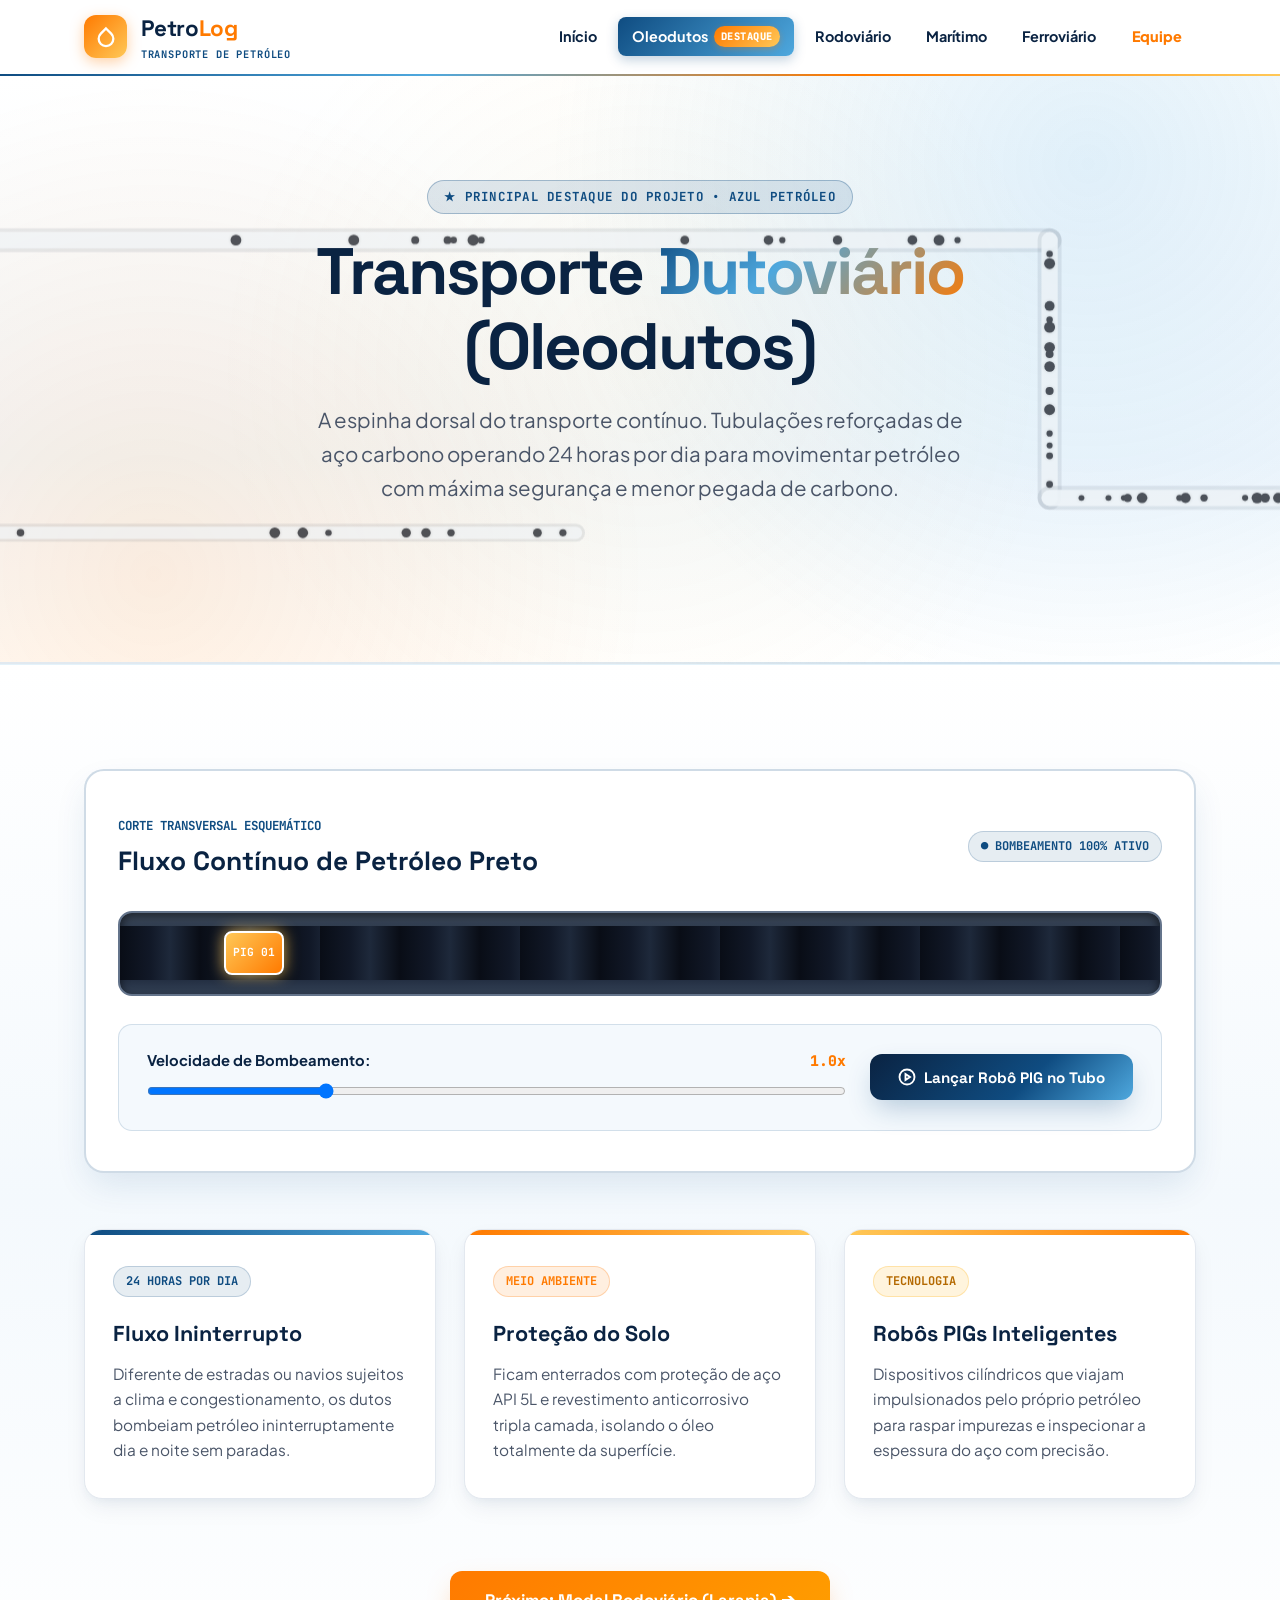
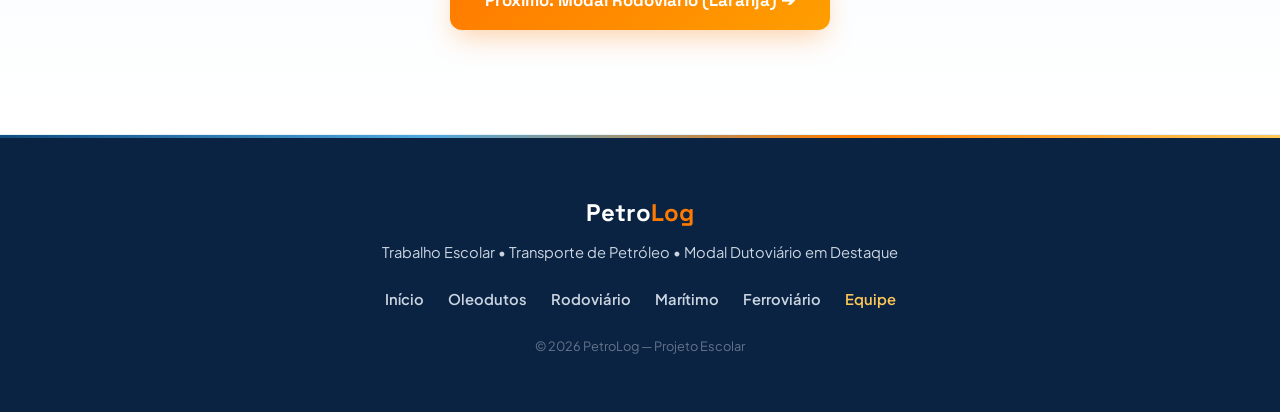
==== dutoviario.html @ 23dca6be "Mudança Total" ====
<!DOCTYPE html>
<html lang="pt-BR">
<head>
  <meta charset="UTF-8">
  <meta name="viewport" content="width=device-width, initial-scale=1.0">
  <title>Transporte Dutoviário — PetroLog | Oleodutos</title>
  <meta name="description" content="Modal Dutoviário da PetroLog: oleodutos de alta vazão com fluxo contínuo de petróleo preto e robô PIG inteligente.">

  <!-- Fontes do Google -->
  <link rel="preconnect" href="https://fonts.googleapis.com">
  <link rel="preconnect" href="https://fonts.gstatic.com" crossorigin>
  <link href="https://fonts.googleapis.com/css2?family=JetBrains+Mono:wght@500;600;700&family=Plus+Jakarta+Sans:wght@400;500;600;700;800&family=Space+Grotesk:wght@600;700;800&display=swap" rel="stylesheet">

  <link rel="stylesheet" href="style.css">
</head>
<body>

  <!-- Header -->
  <header class="site-header">
    <div class="container nav-container">
      <a href="index.html" class="brand-logo">
        <div class="logo-badge">
          <svg width="22" height="22" viewBox="0 0 24 24" fill="none" stroke="currentColor" stroke-width="2.5">
            <path d="M12 2.69l5.66 5.66a8 8 0 1 1-11.31 0z"></path>
          </svg>
        </div>
        <div>
          <span class="logo-title">Petro<span>Log</span></span>
          <span class="logo-subtitle">Transporte de Petróleo</span>
        </div>
      </a>

      <nav aria-label="Navegação Principal">
        <ul class="nav-menu">
          <li><a href="index.html" class="nav-link">Início</a></li>
          <li>
            <a href="dutoviario.html" class="nav-link active">
              Oleodutos
              <span class="badge-destaque">Destaque</span>
            </a>
          </li>
          <li><a href="rodoviario.html" class="nav-link">Rodoviário</a></li>
          <li><a href="maritimo.html" class="nav-link">Marítimo</a></li>
          <li><a href="ferroviario.html" class="nav-link">Ferroviário</a></li>
          <li><a href="equipe.html" class="nav-link" style="color: var(--orange-energy); font-weight: 800;">Equipe</a></li>
        </ul>
      </nav>

      <button id="mobileMenuBtn" class="mobile-btn" aria-label="Abrir Menu">
        <svg width="24" height="24" viewBox="0 0 24 24" fill="none" stroke="currentColor" stroke-width="2"><line x1="3" y1="6" x2="21" y2="6"/><line x1="3" y1="12" x2="21" y2="12"/><line x1="3" y1="18" x2="21" y2="18"/></svg>
      </button>
    </div>

    <div id="mobileDrawer" class="mobile-menu-drawer">
      <a href="index.html" class="nav-link">Início</a>
      <a href="dutoviario.html" class="nav-link active">Oleodutos (Destaque)</a>
      <a href="rodoviario.html" class="nav-link">Rodoviário</a>
      <a href="maritimo.html" class="nav-link">Marítimo</a>
      <a href="ferroviario.html" class="nav-link">Ferroviário</a>
      <a href="equipe.html" class="nav-link" style="color: var(--orange-energy); font-weight: 800;">Equipe do Projeto</a>
    </div>
  </header>

  <main>
    <!-- Hero com Oleodutos Industriais em Fundo Sutil -->
    <section class="hero-wrapper">
      <canvas id="pipelineCanvas"></canvas>

      <div class="container hero-content">
        <div class="eyebrow-tag" style="background: rgba(15, 76, 129, 0.12); color: var(--petro-blue); border-color: rgba(15, 76, 129, 0.3);">
          ★ PRINCIPAL DESTAQUE DO PROJETO • AZUL PETRÓLEO
        </div>

        <h1 class="hero-title">
          Transporte <span class="highlight-gradient">Dutoviário</span> (Oleodutos)
        </h1>

        <p class="hero-subtitle">
          A espinha dorsal do transporte contínuo. Tubulações reforçadas de aço carbono operando 24 horas por dia para movimentar petróleo com máxima segurança e menor pegada de carbono.
        </p>
      </div>
    </section>

    <!-- Seção do Simulador de Duto -->
    <section class="section section-alt-blue">
      <div class="container">
        <div class="duto-showcase">
          <div style="display: flex; justify-content: space-between; align-items: center; flex-wrap: wrap; gap: 1rem;">
            <div>
              <span style="font-family: var(--font-mono); font-size: 0.78rem; color: var(--petro-blue); font-weight: 700; text-transform: uppercase;">CORTE TRANSVERSAL ESQUEMÁTICO</span>
              <h2 style="font-family: var(--font-heading); font-size: 1.65rem; color: var(--navy-dark); margin: 0.25rem 0 0;">
                Fluxo Contínuo de Petróleo Preto
              </h2>
            </div>
            <div class="badge-blue card-badge" style="margin-bottom: 0;">
              ● Bombeamento 100% Ativo
            </div>
          </div>

          <!-- Tubo com o Óleo Preto em Movimento -->
          <div class="tube-container">
            <div class="oil-stream-black">
              <!-- Robô PIG Inteligente Amarelo/Dourado -->
              <div id="smartPig" class="pig-device">
                PIG 01
              </div>
            </div>
          </div>

          <!-- Painel Interativo -->
          <div style="display: flex; flex-wrap: wrap; justify-content: space-between; align-items: center; gap: 1.5rem; background: var(--bg-soft-blue); padding: 1.5rem 1.75rem; border-radius: 14px; border: 1px solid rgba(15, 76, 129, 0.15);">
            <div style="flex: 1; min-width: 250px;">
              <label for="dutoSpeedSlider" style="display: flex; justify-content: space-between; font-weight: 700; font-size: 0.92rem; margin-bottom: 0.5rem; color: var(--navy-dark);">
                <span>Velocidade de Bombeamento:</span>
                <span id="speedValue" style="color: var(--orange-energy); font-family: var(--font-mono); font-weight: 800;">1.0x</span>
              </label>
              <input type="range" id="dutoSpeedSlider" min="0.5" max="2.5" step="0.5" value="1" style="width: 100%; cursor: pointer;">
            </div>

            <div>
              <button id="launchPigBtn" class="btn btn-blue">
                <svg width="18" height="18" viewBox="0 0 24 24" fill="none" stroke="currentColor" stroke-width="2.5"><circle cx="12" cy="12" r="10"/><polygon points="10 8 16 12 10 16 10 8"/></svg>
                Lançar Robô PIG no Tubo
              </button>
            </div>
          </div>
        </div>

        <!-- 3 Cards Arejados e Coloridos -->
        <div class="clean-cards-grid">
          <div class="card-clean">
            <div class="card-badge badge-blue">
              24 HORAS POR DIA
            </div>
            <h3 class="card-heading">Fluxo Ininterrupto</h3>
            <p class="card-paragraph">
              Diferente de estradas ou navios sujeitos a clima e congestionamento, os dutos bombeiam petróleo ininterruptamente dia e noite sem paradas.
            </p>
          </div>

          <div class="card-clean accent-orange">
            <div class="card-badge badge-orange">
              MEIO AMBIENTE
            </div>
            <h3 class="card-heading">Proteção do Solo</h3>
            <p class="card-paragraph">
              Ficam enterrados com proteção de aço API 5L e revestimento anticorrosivo tripla camada, isolando o óleo totalmente da superfície.
            </p>
          </div>

          <div class="card-clean accent-gold">
            <div class="card-badge badge-gold">
              TECNOLOGIA
            </div>
            <h3 class="card-heading">Robôs PIGs Inteligentes</h3>
            <p class="card-paragraph">
              Dispositivos cilíndricos que viajam impulsionados pelo próprio petróleo para raspar impurezas e inspecionar a espessura do aço com precisão.
            </p>
          </div>
        </div>

        <div style="text-align: center; margin-top: 4.5rem;">
          <a href="rodoviario.html" class="btn btn-orange btn-lg">
            Próximo: Modal Rodoviário (Laranja) ➔
          </a>
        </div>
      </div>
    </section>
  </main>

  <footer class="site-footer">
    <div class="container">
      <div class="footer-brand">Petro<span>Log</span></div>
      <p class="footer-text">Trabalho Escolar • Transporte de Petróleo • Modal Dutoviário em Destaque</p>
      <div class="footer-nav">
        <a href="index.html">Início</a>
        <a href="dutoviario.html">Oleodutos</a>
        <a href="rodoviario.html">Rodoviário</a>
        <a href="maritimo.html">Marítimo</a>
        <a href="ferroviario.html">Ferroviário</a>
        <a href="equipe.html" style="color: var(--gold-energy);">Equipe</a>
      </div>
      <div class="footer-copyright">© 2026 PetroLog — Projeto Escolar</div>
    </div>
  </footer>

  <script src="script.js"></script>
</body>
</html>
---- style.css ----
/* ==========================================================================
   PETROLOG — DESIGN VIBRANTE & MODERNO (60% LIMPO + 40% COLORIDO)
   Paleta: Azul Petróleo (#0F4C81), Azul Escuro (#0A2342), Azul Claro (#4EA8DE),
   Laranja Energético (#FF7A00), Dourado (#FFC857), Cinza Metálico (#6C757D) e Branco (#FFFFFF)
   ========================================================================== */

@import url('https://fonts.googleapis.com/css2?family=Plus+Jakarta+Sans:wght@400;500;600;700;800&family=Space+Grotesk:wght@600;700;800&family=JetBrains+Mono:wght@500;600;700&display=swap');

/* ==========================================================================
   PALETA DE CORES OFICIAL
   ========================================================================== */
:root {
  /* Cores Principais Solicitadas */
  --petro-blue: #0F4C81;      /* Azul Petróleo */
  --navy-dark: #0A2342;       /* Azul Escuro */
  --sky-blue: #4EA8DE;        /* Azul Claro */
  --orange-energy: #FF7A00;   /* Laranja Energético */
  --gold-energy: #FFC857;     /* Dourado */
  --metallic-gray: #6C757D;   /* Cinza Metálico */
  --white: #FFFFFF;           /* Branco */

  /* Cores de Fundo Neutras e Arejadas */
  --bg-page: #FFFFFF;
  --bg-soft-blue: #F4F9FD;
  --bg-soft-orange: #FFF8F2;
  --border-subtle: #E3E8EF;

  /* Petróleo Preto nos Tubos */
  --oil-black: #090D16;

  /* Tipografia */
  --font-heading: 'Space Grotesk', -apple-system, sans-serif;
  --font-body: 'Plus Jakarta Sans', -apple-system, sans-serif;
  --font-mono: 'JetBrains Mono', monospace;

  /* Sombras Modernas com Brilho Colorido Sutil */
  --shadow-sm: 0 2px 5px rgba(10, 35, 66, 0.05);
  --shadow-card: 0 10px 25px -4px rgba(10, 35, 66, 0.08), 0 4px 10px -2px rgba(15, 76, 129, 0.05);
  --shadow-orange: 0 12px 28px -6px rgba(255, 122, 0, 0.35);
  --shadow-blue: 0 12px 28px -6px rgba(15, 76, 129, 0.3);
  --shadow-sky: 0 12px 28px -6px rgba(78, 168, 222, 0.35);
  --shadow-gold: 0 12px 28px -6px rgba(255, 200, 87, 0.4);

  /* Transição */
  --transition: 0.28s cubic-bezier(0.16, 1, 0.3, 1);
}

/* ==========================================================================
   RESET & FUNDOS
   ========================================================================== */
*, *::before, *::after {
  box-sizing: border-box;
  margin: 0;
  padding: 0;
}

html {
  scroll-behavior: smooth;
  font-size: 16px;
}

body {
  font-family: var(--font-body);
  background-color: var(--bg-page);
  color: var(--navy-dark);
  line-height: 1.6;
  overflow-x: hidden;
  position: relative;
  -webkit-font-smoothing: antialiased;
}

/* ==========================================================================
   CANVAS DE OLEODUTO INDUSTRIAL COM ÓLEO PRETO EM MOVIMENTO
   ========================================================================== */
#pipelineCanvas {
  position: absolute;
  top: 0;
  left: 0;
  width: 100%;
  height: 100%;
  pointer-events: none;
  z-index: 1;
  opacity: 0.7;
}

/* Hero Wrapper com Gradiente de Branco para Azul Suave e Toque Quente */
.hero-wrapper {
  position: relative;
  overflow: hidden;
  background: radial-gradient(circle at 85% 15%, rgba(78, 168, 222, 0.16) 0%, transparent 45%),
              radial-gradient(circle at 12% 85%, rgba(255, 122, 0, 0.12) 0%, transparent 40%),
              radial-gradient(circle at 50% 50%, rgba(255, 200, 87, 0.08) 0%, transparent 60%),
              linear-gradient(180deg, #FFFFFF 0%, #F2F8FD 65%, #FFFFFF 100%);
  border-bottom: 2px solid rgba(15, 76, 129, 0.12);
  padding: 5rem 0 6rem;
}

@media (min-width: 768px) {
  .hero-wrapper {
    padding: 6.5rem 0 7.5rem;
  }
}

/* ==========================================================================
   CONTAINER & SEÇÕES AREJADAS COM TRANSIÇÃO COLORIDA
   ========================================================================== */
.container {
  width: 100%;
  max-width: 1160px;
  margin: 0 auto;
  padding: 0 1.5rem;
  position: relative;
  z-index: 2;
}

.section {
  padding: 5rem 0;
  position: relative;
}

@media (min-width: 768px) {
  .section {
    padding: 6.5rem 0;
  }
}

/* Faixas com Gradientes Suaves Alternados para Eliminar Áreas Brancas Vazias */
.section-alt-blue {
  background: linear-gradient(180deg, #FFFFFF 0%, var(--bg-soft-blue) 50%, #FFFFFF 100%);
  border-top: 1px solid rgba(78, 168, 222, 0.15);
  border-bottom: 1px solid rgba(78, 168, 222, 0.15);
}

.section-alt-warm {
  background: linear-gradient(180deg, #FFFFFF 0%, var(--bg-soft-orange) 50%, #FFFFFF 100%);
  border-top: 1px solid rgba(255, 122, 0, 0.15);
  border-bottom: 1px solid rgba(255, 122, 0, 0.15);
}

.section-header {
  text-align: center;
  max-width: 720px;
  margin: 0 auto 3.5rem;
}

.section-title {
  font-family: var(--font-heading);
  font-size: clamp(2rem, 4vw, 2.85rem);
  font-weight: 800;
  color: var(--navy-dark);
  letter-spacing: -0.02em;
  line-height: 1.2;
  margin-bottom: 0.85rem;
}

.section-desc {
  font-size: 1.05rem;
  color: #4A5568;
  line-height: 1.6;
}

/* Linha Divisória Multicolorida */
.gradient-bar {
  height: 4px;
  width: 70px;
  margin: 1rem auto 1.5rem;
  border-radius: 999px;
  background: linear-gradient(90deg, var(--petro-blue), var(--sky-blue), var(--orange-energy), var(--gold-energy));
}

/* ==========================================================================
   HEADER & NAVBAR COLORIDA E ELEGANTE
   ========================================================================== */
.site-header {
  position: sticky;
  top: 0;
  z-index: 100;
  background: rgba(255, 255, 255, 0.95);
  backdrop-filter: blur(16px);
  -webkit-backdrop-filter: blur(16px);
  border-bottom: 2px solid transparent;
  background-image: linear-gradient(#FFFFFF, #FFFFFF), linear-gradient(90deg, var(--petro-blue), var(--sky-blue), var(--orange-energy), var(--gold-energy));
  background-origin: border-box;
  background-clip: padding-box, border-box;
  transition: box-shadow var(--transition);
}

.site-header.scrolled {
  box-shadow: 0 4px 20px rgba(10, 35, 66, 0.08);
}

.nav-container {
  display: flex;
  align-items: center;
  justify-content: space-between;
  height: 4.6rem;
}

/* Logo com Destaque Colorido */
.brand-logo {
  display: flex;
  align-items: center;
  gap: 0.85rem;
  text-decoration: none;
}

.logo-badge {
  width: 2.7rem;
  height: 2.7rem;
  border-radius: 12px;
  background: linear-gradient(135deg, var(--orange-energy) 0%, var(--gold-energy) 100%);
  display: flex;
  align-items: center;
  justify-content: center;
  color: #FFFFFF;
  box-shadow: 0 4px 14px rgba(255, 122, 0, 0.35);
  transition: transform var(--transition), box-shadow var(--transition);
}

.brand-logo:hover .logo-badge {
  transform: scale(1.08) rotate(3deg);
  box-shadow: 0 6px 20px rgba(255, 122, 0, 0.45);
}

.logo-title {
  font-family: var(--font-heading);
  font-weight: 800;
  font-size: 1.4rem;
  color: var(--navy-dark);
  letter-spacing: -0.02em;
}

.logo-title span {
  color: var(--orange-energy);
}

.logo-subtitle {
  font-size: 0.65rem;
  font-family: var(--font-mono);
  color: var(--petro-blue);
  text-transform: uppercase;
  font-weight: 700;
  letter-spacing: 0.08em;
  display: block;
}

/* Menu */
.nav-menu {
  display: none;
  align-items: center;
  gap: 0.4rem;
  list-style: none;
}

@media (min-width: 960px) {
  .nav-menu {
    display: flex;
  }
}

.nav-link {
  display: inline-flex;
  align-items: center;
  gap: 0.35rem;
  padding: 0.5rem 0.9rem;
  font-size: 0.9rem;
  font-weight: 700;
  color: var(--navy-dark);
  text-decoration: none;
  border-radius: 8px;
  transition: all var(--transition);
}

.nav-link:hover {
  color: var(--orange-energy);
  background: rgba(255, 122, 0, 0.08);
  transform: translateY(-1px);
}

.nav-link.active {
  color: #FFFFFF;
  background: linear-gradient(135deg, var(--petro-blue) 0%, var(--sky-blue) 100%);
  box-shadow: 0 4px 12px rgba(15, 76, 129, 0.25);
}

.badge-destaque {
  font-size: 0.65rem;
  font-family: var(--font-mono);
  background: linear-gradient(135deg, var(--orange-energy), var(--gold-energy));
  color: #FFFFFF;
  padding: 2px 7px;
  border-radius: 999px;
  font-weight: 800;
  letter-spacing: 0.05em;
  text-transform: uppercase;
  box-shadow: 0 2px 6px rgba(255, 122, 0, 0.3);
}

/* Mobile Toggle */
.mobile-btn {
  display: flex;
  align-items: center;
  justify-content: center;
  width: 2.5rem;
  height: 2.5rem;
  border-radius: 8px;
  border: 2px solid var(--border-subtle);
  background: #FFFFFF;
  color: var(--navy-dark);
  cursor: pointer;
}

@media (min-width: 960px) {
  .mobile-btn {
    display: none;
  }
}

.mobile-menu-drawer {
  position: fixed;
  top: 4.6rem;
  left: 0;
  width: 100%;
  background: #FFFFFF;
  border-bottom: 2px solid var(--border-subtle);
  padding: 1.25rem 1.5rem;
  display: none;
  flex-direction: column;
  gap: 0.5rem;
  z-index: 99;
  box-shadow: var(--shadow-card);
}

.mobile-menu-drawer.open {
  display: flex;
}

/* ==========================================================================
   BOTÕES VIBRANTES E CHAMATIVOS
   ========================================================================== */
.btn {
  display: inline-flex;
  align-items: center;
  justify-content: center;
  gap: 0.5rem;
  padding: 0.85rem 1.75rem;
  font-family: var(--font-heading);
  font-size: 0.95rem;
  font-weight: 700;
  border-radius: 12px;
  text-decoration: none;
  cursor: pointer;
  border: none;
  transition: all var(--transition);
  text-align: center;
  white-space: nowrap;
}

.btn-orange {
  background: linear-gradient(135deg, var(--orange-energy) 0%, #FF9E00 100%);
  color: #FFFFFF;
  box-shadow: var(--shadow-orange);
}

.btn-orange:hover {
  transform: translateY(-3px) scale(1.02);
  box-shadow: 0 16px 32px -4px rgba(255, 122, 0, 0.45);
}

.btn-blue {
  background: linear-gradient(135deg, var(--navy-dark) 0%, var(--petro-blue) 60%, var(--sky-blue) 100%);
  color: #FFFFFF;
  box-shadow: var(--shadow-blue);
}

.btn-blue:hover {
  transform: translateY(-3px) scale(1.02);
  box-shadow: 0 16px 32px -4px rgba(15, 76, 129, 0.4);
}

.btn-outline-custom {
  background: #FFFFFF;
  color: var(--navy-dark);
  border: 2px solid var(--border-subtle);
  box-shadow: var(--shadow-sm);
}

.btn-outline-custom:hover {
  border-color: var(--petro-blue);
  color: var(--petro-blue);
  background: var(--bg-soft-blue);
  transform: translateY(-2px);
}

.btn-lg {
  padding: 1rem 2.2rem;
  font-size: 1.05rem;
}

/* ==========================================================================
   HERO COM PERSONALIDADE & CORES
   ========================================================================== */
.hero-content {
  max-width: 820px;
  margin: 0 auto;
  text-align: center;
  position: relative;
  z-index: 2;
}

.eyebrow-tag {
  display: inline-flex;
  align-items: center;
  gap: 8px;
  font-family: var(--font-mono);
  font-size: 0.78rem;
  font-weight: 700;
  letter-spacing: 0.1em;
  text-transform: uppercase;
  color: var(--petro-blue);
  background: rgba(78, 168, 222, 0.12);
  border: 1px solid rgba(78, 168, 222, 0.35);
  padding: 6px 16px;
  border-radius: 999px;
  margin-bottom: 1.25rem;
}

.hero-title {
  font-family: var(--font-heading);
  font-size: clamp(2.4rem, 5.5vw, 4.1rem);
  font-weight: 800;
  line-height: 1.15;
  color: var(--navy-dark);
  letter-spacing: -0.03em;
  margin-bottom: 1.25rem;
}

.highlight-gradient {
  background: linear-gradient(135deg, var(--petro-blue) 0%, var(--sky-blue) 40%, var(--orange-energy) 100%);
  -webkit-background-clip: text;
  -webkit-text-fill-color: transparent;
}

.hero-subtitle {
  font-size: clamp(1.1rem, 2.2vw, 1.28rem);
  color: #4A5568;
  line-height: 1.65;
  margin-bottom: 2.25rem;
  max-width: 680px;
  margin-left: auto;
  margin-right: auto;
}

/* ==========================================================================
   CARDS DOS MODAIS COM IDENTIDADE CROMÁTICA ESPECÍFICA
   ========================================================================== */
.hero-modals-nav {
  margin-top: 3.5rem;
  display: grid;
  grid-template-columns: repeat(2, 1fr);
  gap: 1.25rem;
}

@media (min-width: 768px) {
  .hero-modals-nav {
    grid-template-columns: repeat(4, 1fr);
    gap: 1.5rem;
  }
}

.modal-nav-card {
  background: #FFFFFF;
  border-radius: 18px;
  padding: 1.75rem 1.25rem;
  text-align: center;
  text-decoration: none;
  color: inherit;
  box-shadow: var(--shadow-card);
  transition: all var(--transition);
  display: flex;
  flex-direction: column;
  align-items: center;
  position: relative;
  overflow: hidden;
  border: 2px solid transparent;
}

/* Borda com cor específica no hover */
.modal-nav-card.theme-duto {
  border-color: rgba(15, 76, 129, 0.2);
}
.modal-nav-card.theme-duto:hover {
  border-color: var(--petro-blue);
  box-shadow: var(--shadow-blue);
  transform: translateY(-6px);
}

.modal-nav-card.theme-rodo {
  border-color: rgba(255, 122, 0, 0.2);
}
.modal-nav-card.theme-rodo:hover {
  border-color: var(--orange-energy);
  box-shadow: var(--shadow-orange);
  transform: translateY(-6px);
}

.modal-nav-card.theme-mari {
  border-color: rgba(78, 168, 222, 0.25);
}
.modal-nav-card.theme-mari:hover {
  border-color: var(--sky-blue);
  box-shadow: var(--shadow-sky);
  transform: translateY(-6px);
}

.modal-nav-card.theme-ferro {
  border-color: rgba(255, 200, 87, 0.35);
}
.modal-nav-card.theme-ferro:hover {
  border-color: var(--gold-energy);
  box-shadow: var(--shadow-gold);
  transform: translateY(-6px);
}

/* Ícones dos Modais com Cores Oficiais */
.modal-icon-circle {
  width: 3.6rem;
  height: 3.6rem;
  border-radius: 50%;
  display: flex;
  align-items: center;
  justify-content: center;
  color: #FFFFFF;
  margin-bottom: 1rem;
  box-shadow: 0 6px 16px rgba(0, 0, 0, 0.12);
  transition: transform var(--transition);
}

.modal-nav-card:hover .modal-icon-circle {
  transform: scale(1.1) rotate(5deg);
}

/* Ícone Dutoviário → Azul Petróleo (#0F4C81) */
.icon-duto {
  background: linear-gradient(135deg, var(--navy-dark) 0%, var(--petro-blue) 100%);
}

/* Ícone Rodoviário → Laranja Energético (#FF7A00) */
.icon-rodo {
  background: linear-gradient(135deg, var(--orange-energy) 0%, #FF9E00 100%);
}

/* Ícone Marítimo → Azul Claro (#4EA8DE) */
.icon-mari {
  background: linear-gradient(135deg, var(--petro-blue) 0%, var(--sky-blue) 100%);
}

/* Ícone Ferroviário → Dourado (#FFC857) */
.icon-ferro {
  background: linear-gradient(135deg, #E69500 0%, var(--gold-energy) 100%);
}

.modal-nav-title {
  font-family: var(--font-heading);
  font-weight: 700;
  font-size: 1.1rem;
  color: var(--navy-dark);
  margin-bottom: 0.3rem;
}

.modal-nav-desc {
  font-size: 0.82rem;
  color: var(--metallic-gray);
  font-weight: 600;
}

/* ==========================================================================
   CARDS DE CONTEÚDO VIBRANTES (BORDAS COLORIDAS & SOMBRAS MODERNAS)
   ========================================================================== */
.clean-cards-grid {
  display: grid;
  grid-template-columns: 1fr;
  gap: 1.75rem;
}

@media (min-width: 640px) {
  .clean-cards-grid {
    grid-template-columns: repeat(2, 1fr);
  }
}

@media (min-width: 1024px) {
  .clean-cards-grid {
    grid-template-columns: repeat(3, 1fr);
  }
}

.card-clean {
  background: #FFFFFF;
  border-radius: 18px;
  padding: 2.25rem 1.75rem;
  box-shadow: var(--shadow-card);
  transition: all var(--transition);
  display: flex;
  flex-direction: column;
  align-items: flex-start;
  position: relative;
  overflow: hidden;
  border: 1px solid var(--border-subtle);
}

/* Faixa Superior com Gradiente */
.card-clean::before {
  content: '';
  position: absolute;
  top: 0;
  left: 0;
  width: 100%;
  height: 5px;
  background: linear-gradient(90deg, var(--petro-blue), var(--sky-blue));
}

.card-clean.accent-orange::before {
  background: linear-gradient(90deg, var(--orange-energy), var(--gold-energy));
}

.card-clean.accent-gold::before {
  background: linear-gradient(90deg, var(--gold-energy), var(--orange-energy));
}

.card-clean.accent-sky::before {
  background: linear-gradient(90deg, var(--sky-blue), var(--petro-blue));
}

.card-clean:hover {
  transform: translateY(-6px);
  box-shadow: 0 20px 35px -6px rgba(10, 35, 66, 0.14);
}

.card-badge {
  font-family: var(--font-mono);
  font-size: 0.75rem;
  font-weight: 700;
  padding: 5px 12px;
  border-radius: 999px;
  margin-bottom: 1.25rem;
  text-transform: uppercase;
}

.badge-blue {
  background: rgba(15, 76, 129, 0.1);
  color: var(--petro-blue);
  border: 1px solid rgba(15, 76, 129, 0.2);
}

.badge-orange {
  background: rgba(255, 122, 0, 0.12);
  color: var(--orange-energy);
  border: 1px solid rgba(255, 122, 0, 0.25);
}

.badge-sky {
  background: rgba(78, 168, 222, 0.14);
  color: var(--petro-blue);
  border: 1px solid rgba(78, 168, 222, 0.3);
}

.badge-gold {
  background: rgba(255, 200, 87, 0.2);
  color: #B46900;
  border: 1px solid rgba(255, 200, 87, 0.4);
}

.card-heading {
  font-family: var(--font-heading);
  font-size: 1.35rem;
  font-weight: 700;
  color: var(--navy-dark);
  margin-bottom: 0.6rem;
}

.card-paragraph {
  font-size: 0.96rem;
  color: #4A5568;
  line-height: 1.65;
}

/* ==========================================================================
   SIMULADOR DE OLEODUTO (DUTOVIÁRIO)
   ========================================================================== */
.duto-showcase {
  background: #FFFFFF;
  border: 2px solid rgba(15, 76, 129, 0.2);
  border-radius: 20px;
  padding: 2.5rem 2rem;
  box-shadow: 0 15px 35px -5px rgba(15, 76, 129, 0.12);
  margin-bottom: 3.5rem;
}

.tube-container {
  height: 85px;
  background: linear-gradient(180deg, #475569 0%, #1E293B 30%, #0F172A 60%, #334155 100%);
  border-radius: 14px;
  border: 2px solid #64748B;
  position: relative;
  overflow: hidden;
  display: flex;
  align-items: center;
  margin: 1.75rem 0;
  box-shadow: inset 0 4px 10px rgba(0, 0, 0, 0.6);
}

.oil-stream-black {
  width: 100%;
  height: 54px;
  background: repeating-linear-gradient(
    90deg,
    #090D16 0px,
    #111827 30px,
    #1E293B 50px,
    #090D16 80px
  );
  background-size: 200px 100%;
  animation: oilRun 2.8s infinite linear;
  position: relative;
  display: flex;
  align-items: center;
}

@keyframes oilRun {
  0% { background-position: 0 0; }
  100% { background-position: -200px 0; }
}

.pig-device {
  position: absolute;
  top: 50%;
  left: 10%;
  transform: translateY(-50%);
  width: 60px;
  height: 44px;
  background: linear-gradient(135deg, var(--gold-energy) 0%, var(--orange-energy) 100%);
  border-radius: 8px;
  border: 2px solid #FFFFFF;
  color: #FFFFFF;
  font-family: var(--font-mono);
  font-size: 0.7rem;
  font-weight: 700;
  display: flex;
  align-items: center;
  justify-content: center;
  box-shadow: 0 0 15px rgba(255, 200, 87, 0.8);
  transition: left 1s ease-in-out;
  z-index: 5;
}

/* ==========================================================================
   ESTÁGIOS ANIMADOS DOS OUTROS MODAIS
   ========================================================================== */

/* Rodovia do Caminhão */
.stage-highway {
  background: linear-gradient(180deg, #FFF8F2 0%, #E2E8F0 68%, #334155 69%, #0F172A 100%);
  border-radius: 18px;
  height: 190px;
  position: relative;
  overflow: hidden;
  border: 2px solid rgba(255, 122, 0, 0.2);
  margin-bottom: 2rem;
  box-shadow: 0 10px 25px -4px rgba(255, 122, 0, 0.15);
}

.dashes-lane {
  position: absolute;
  bottom: 30px;
  left: 0;
  width: 200%;
  height: 5px;
  background: repeating-linear-gradient(90deg, var(--gold-energy) 0, var(--gold-energy) 35px, transparent 35px, transparent 75px);
  animation: roadMotion 1.2s infinite linear;
}

@keyframes roadMotion {
  0% { transform: translateX(0); }
  100% { transform: translateX(-75px); }
}

.truck-graphic {
  position: absolute;
  bottom: 22px;
  left: 10%;
  animation: truckSlightVibe 0.4s infinite alternate ease-in-out;
}

@keyframes truckSlightVibe {
  0% { transform: translateY(0); }
  100% { transform: translateY(-2px); }
}

/* Oceano do Navio */
.stage-sea {
  background: linear-gradient(180deg, #F0F8FD 0%, #BAE6FD 55%, #0284C7 56%, #0369A1 100%);
  border-radius: 18px;
  height: 210px;
  position: relative;
  overflow: hidden;
  border: 2px solid rgba(78, 168, 222, 0.25);
  margin-bottom: 2rem;
  box-shadow: 0 10px 25px -4px rgba(78, 168, 222, 0.18);
}

.gentle-wave {
  position: absolute;
  bottom: 0;
  left: 0;
  width: 200%;
  height: 55px;
  background-image: radial-gradient(circle at 50% 0, transparent 45%, #0284C7 50%);
  background-repeat: repeat-x;
  background-size: 50px 100%;
  animation: seaRoll 6s infinite linear;
}

@keyframes seaRoll {
  0% { transform: translateX(0); }
  100% { transform: translateX(-50px); }
}

.ship-graphic {
  position: absolute;
  bottom: 32px;
  left: -200px;
  animation: shipNavigate 16s infinite linear;
}

@keyframes shipNavigate {
  0% { transform: translateX(0); }
  100% { transform: translateX(calc(100vw + 250px)); }
}

/* Ferrovia do Trem */
.stage-rail {
  background: linear-gradient(180deg, #FFFDF8 0%, #E2E8F0 68%, #475569 69%, #1E293B 100%);
  border-radius: 18px;
  height: 190px;
  position: relative;
  overflow: hidden;
  border: 2px solid rgba(255, 200, 87, 0.3);
  margin-bottom: 2rem;
  box-shadow: 0 10px 25px -4px rgba(255, 200, 87, 0.18);
}

.rail-track {
  position: absolute;
  bottom: 26px;
  left: 0;
  width: 200%;
  height: 8px;
  background: repeating-linear-gradient(90deg, #0F172A 0, #0F172A 12px, transparent 12px, transparent 30px);
  animation: railMotion 0.8s infinite linear;
}

@keyframes railMotion {
  0% { transform: translateX(0); }
  100% { transform: translateX(-60px); }
}

.train-graphic {
  position: absolute;
  bottom: 28px;
  display: flex;
  gap: 6px;
  animation: trainMotion 14s infinite linear;
}

@keyframes trainMotion {
  0% { transform: translateX(100vw); }
  100% { transform: translateX(-700px); }
}

/* ==========================================================================
   PÁGINA DA EQUIPE: HISTÓRIA, TIMELINE MULTICOLORIDA & CARDS
   ========================================================================== */
.story-box {
  background: #FFFFFF;
  border-radius: 20px;
  padding: 2.75rem 2.25rem;
  box-shadow: var(--shadow-card);
  margin-bottom: 4.5rem;
  border: 2px solid transparent;
  background-image: linear-gradient(#FFFFFF, #FFFFFF), linear-gradient(135deg, var(--petro-blue), var(--sky-blue), var(--orange-energy), var(--gold-energy));
  background-origin: border-box;
  background-clip: padding-box, border-box;
}

.story-text {
  font-size: 1.05rem;
  color: #334155;
  line-height: 1.8;
  margin-bottom: 1.25rem;
}

.story-text:last-child {
  margin-bottom: 0;
}

/* Timeline Multicolorida */
.creation-timeline {
  display: grid;
  grid-template-columns: 1fr;
  gap: 1.5rem;
  margin: 3rem 0 4.5rem;
}

@media (min-width: 768px) {
  .creation-timeline {
    grid-template-columns: repeat(4, 1fr);
  }
}

.timeline-milestone {
  background: #FFFFFF;
  border-radius: 16px;
  padding: 1.75rem 1.25rem;
  box-shadow: var(--shadow-card);
  position: relative;
  transition: all var(--transition);
  border-top: 5px solid var(--metallic-gray);
}

.timeline-milestone.step-1 {
  border-top-color: var(--petro-blue);
}
.timeline-milestone.step-1 .milestone-num { color: var(--petro-blue); }

.timeline-milestone.step-2 {
  border-top-color: var(--sky-blue);
}
.timeline-milestone.step-2 .milestone-num { color: #0284C7; }

.timeline-milestone.step-3 {
  border-top-color: var(--orange-energy);
}
.timeline-milestone.step-3 .milestone-num { color: var(--orange-energy); }

.timeline-milestone.step-4 {
  border-top-color: var(--gold-energy);
}
.timeline-milestone.step-4 .milestone-num { color: #D97706; }

.timeline-milestone:hover {
  transform: translateY(-5px);
  box-shadow: 0 16px 28px -4px rgba(10, 35, 66, 0.12);
}

.milestone-num {
  font-family: var(--font-mono);
  font-size: 0.8rem;
  font-weight: 700;
  margin-bottom: 0.5rem;
  display: block;
}

.milestone-title {
  font-family: var(--font-heading);
  font-size: 1.15rem;
  font-weight: 700;
  color: var(--navy-dark);
  margin-bottom: 0.4rem;
}

.milestone-desc {
  font-size: 0.88rem;
  color: #4A5568;
  line-height: 1.55;
}

/* Cards Individuais dos Integrantes */
.members-grid {
  display: grid;
  grid-template-columns: 1fr;
  gap: 1.75rem;
}

@media (min-width: 640px) {
  .members-grid {
    grid-template-columns: repeat(2, 1fr);
  }
}

@media (min-width: 1024px) {
  .members-grid {
    grid-template-columns: repeat(4, 1fr);
  }
}

.member-card {
  background: #FFFFFF;
  border-radius: 20px;
  padding: 2.25rem 1.5rem;
  text-align: center;
  box-shadow: var(--shadow-card);
  transition: all var(--transition);
  display: flex;
  flex-direction: column;
  align-items: center;
  border: 2px solid var(--border-subtle);
  position: relative;
}

.member-card:hover {
  transform: translateY(-8px);
  border-color: var(--orange-energy);
  box-shadow: var(--shadow-orange);
}

/* Moldura em Gradiente ao Redor do Avatar */
.avatar-gradient-frame {
  padding: 4px;
  border-radius: 50%;
  background: linear-gradient(135deg, var(--petro-blue), var(--sky-blue), var(--orange-energy), var(--gold-energy));
  margin-bottom: 1.25rem;
  display: inline-block;
  box-shadow: 0 8px 18px rgba(10, 35, 66, 0.15);
  transition: transform var(--transition);
}

.member-card:hover .avatar-gradient-frame {
  transform: scale(1.08) rotate(4deg);
}

.member-avatar-inner {
  width: 4.8rem;
  height: 4.8rem;
  border-radius: 50%;
  display: flex;
  align-items: center;
  justify-content: center;
  color: #FFFFFF;
  background: var(--navy-dark);
}

.member-name {
  font-family: var(--font-heading);
  font-size: 1.4rem;
  font-weight: 800;
  color: var(--navy-dark);
  margin-bottom: 0.25rem;
}

.member-role {
  font-family: var(--font-mono);
  font-size: 0.78rem;
  font-weight: 700;
  color: var(--orange-energy);
  text-transform: uppercase;
  margin-bottom: 0.85rem;
}

.member-bio {
  font-size: 0.92rem;
  color: #4A5568;
  line-height: 1.55;
}

/* ==========================================================================
   FOOTER
   ========================================================================== */
.site-footer {
  background: var(--navy-dark);
  color: #94A3B8;
  padding: 3.5rem 0;
  border-top: 3px solid transparent;
  background-image: linear-gradient(var(--navy-dark), var(--navy-dark)), linear-gradient(90deg, var(--petro-blue), var(--sky-blue), var(--orange-energy), var(--gold-energy));
  background-origin: border-box;
  background-clip: padding-box, border-box;
  text-align: center;
  position: relative;
  z-index: 2;
}

.footer-brand {
  font-family: var(--font-heading);
  font-size: 1.5rem;
  font-weight: 800;
  color: #FFFFFF;
  margin-bottom: 0.5rem;
}

.footer-brand span {
  color: var(--orange-energy);
}

.footer-text {
  font-size: 0.92rem;
  color: #CBD5E1;
  margin-bottom: 1.5rem;
}

.footer-nav {
  display: flex;
  flex-wrap: wrap;
  justify-content: center;
  gap: 1.5rem;
  margin-bottom: 1.5rem;
}

.footer-nav a {
  color: #CBD5E1;
  text-decoration: none;
  font-size: 0.92rem;
  font-weight: 600;
  transition: color var(--transition);
}

.footer-nav a:hover {
  color: var(--gold-energy);
}

.footer-copyright {
  font-size: 0.8rem;
  color: #64748B;
}
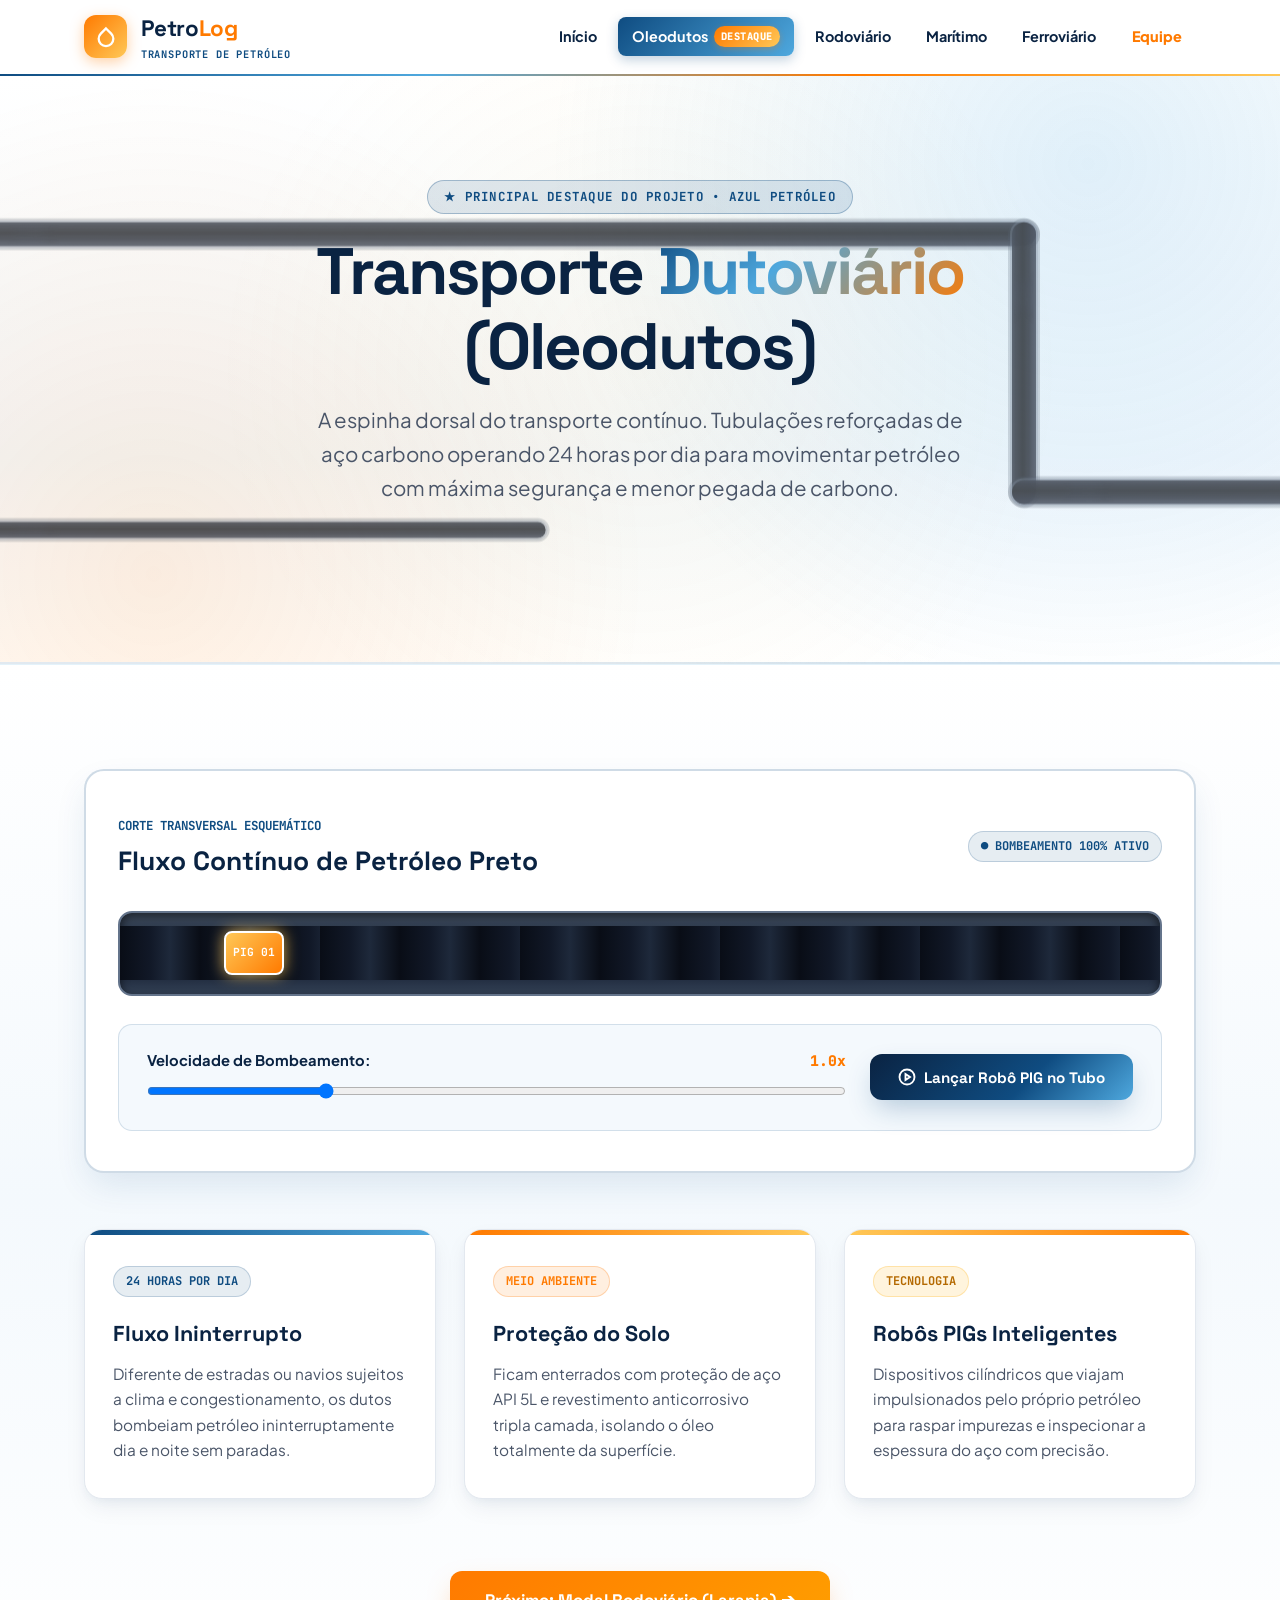
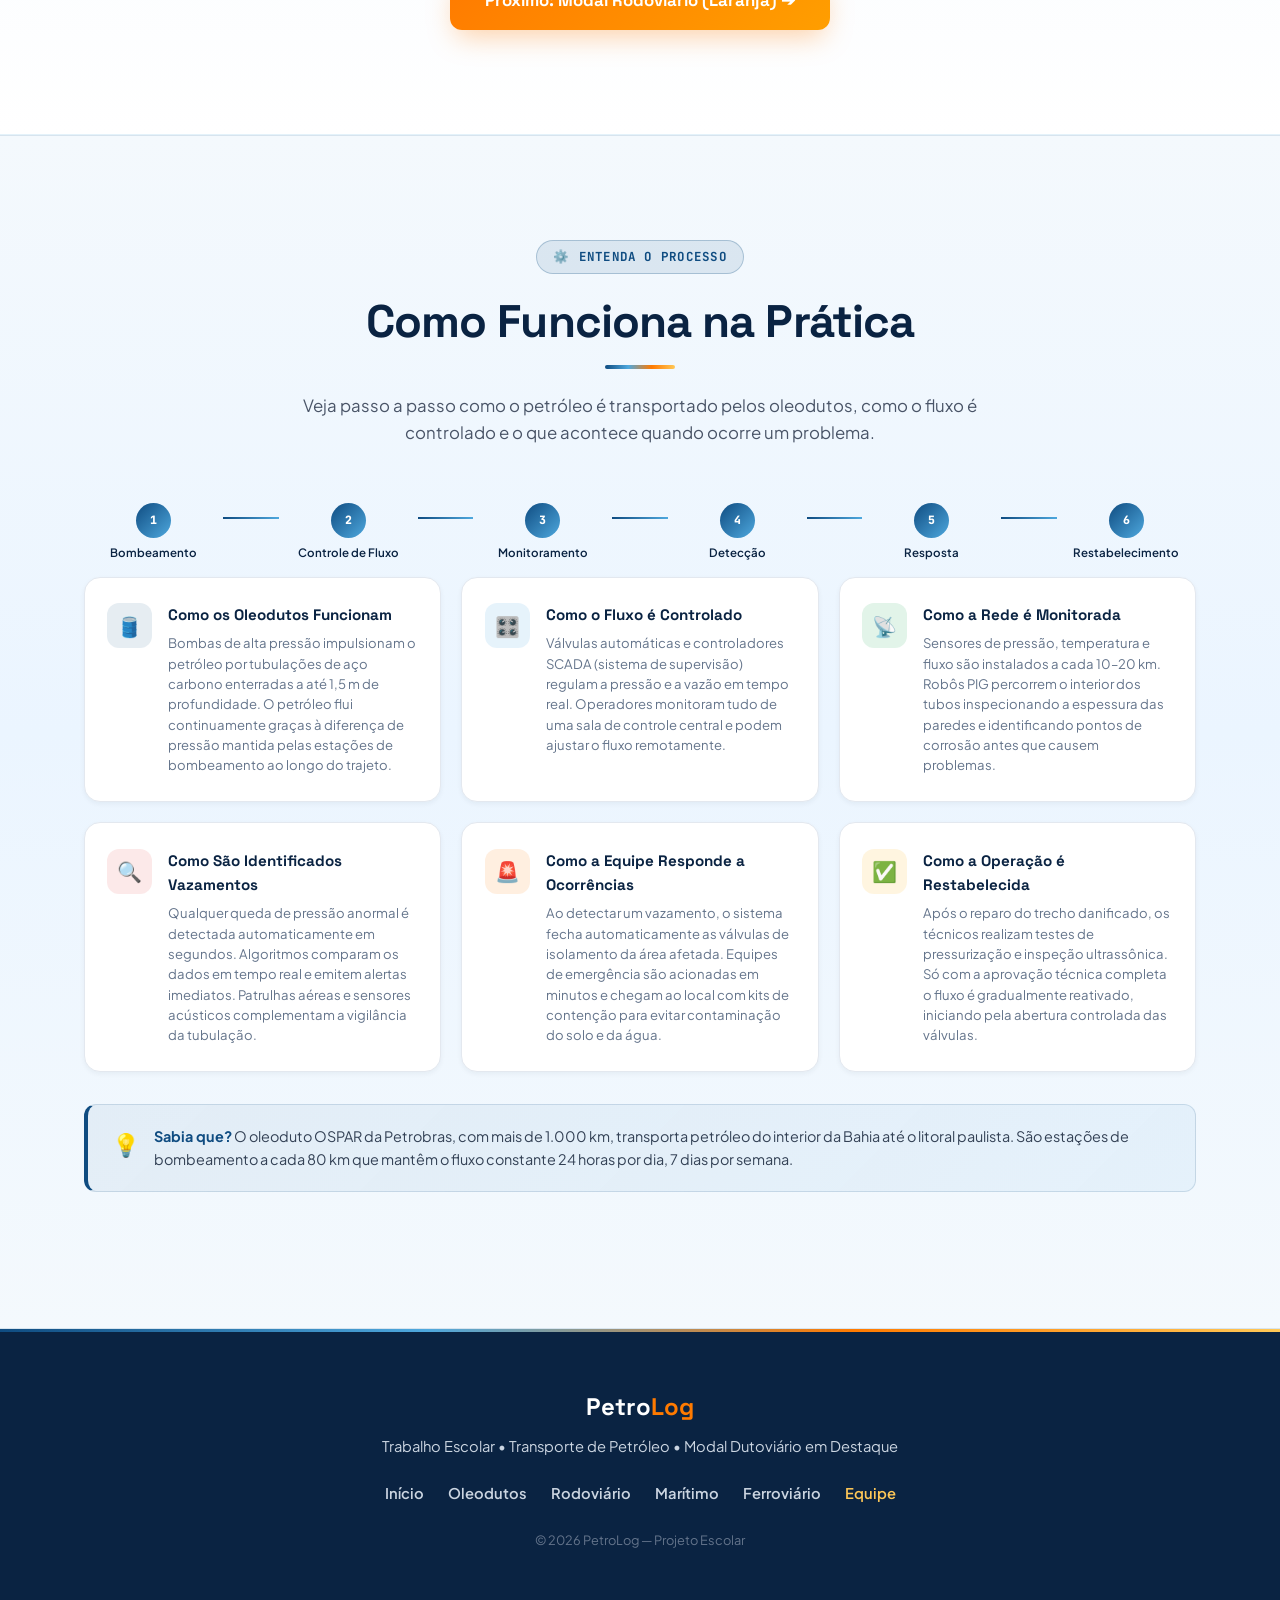
==== commit adac07ce: "Mudanças dos óleodutos" ====
--- a/dutoviario.html
+++ b/dutoviario.html
@@ -166,6 +166,120 @@
         </div>
       </div>
     </section>
+
+    <!-- ==========================================================================
+         COMO FUNCIONA NA PRÁTICA — TRANSPORTE DUTOVIÁRIO
+         ========================================================================== -->
+    <section class="section section-dark-blue">
+      <div class="container">
+        <div class="section-header">
+          <span class="eyebrow-tag" style="background: rgba(15,76,129,0.10); color: var(--petro-blue); border-color: rgba(15,76,129,0.25);">
+            ⚙️ ENTENDA O PROCESSO
+          </span>
+          <h2 class="section-title">Como Funciona na Prática</h2>
+          <div class="gradient-bar"></div>
+          <p class="section-desc">
+            Veja passo a passo como o petróleo é transportado pelos oleodutos, como o fluxo é controlado e o que acontece quando ocorre um problema.
+          </p>
+        </div>
+
+        <!-- Mini fluxograma do processo -->
+        <div class="mini-process">
+          <div class="mini-step">
+            <div class="mini-step-dot">1</div>
+            <div class="mini-step-label">Bombeamento</div>
+          </div>
+          <div class="mini-connector"></div>
+          <div class="mini-step">
+            <div class="mini-step-dot">2</div>
+            <div class="mini-step-label">Controle de Fluxo</div>
+          </div>
+          <div class="mini-connector"></div>
+          <div class="mini-step">
+            <div class="mini-step-dot">3</div>
+            <div class="mini-step-label">Monitoramento</div>
+          </div>
+          <div class="mini-connector"></div>
+          <div class="mini-step">
+            <div class="mini-step-dot">4</div>
+            <div class="mini-step-label">Detecção</div>
+          </div>
+          <div class="mini-connector"></div>
+          <div class="mini-step">
+            <div class="mini-step-dot">5</div>
+            <div class="mini-step-label">Resposta</div>
+          </div>
+          <div class="mini-connector"></div>
+          <div class="mini-step">
+            <div class="mini-step-dot">6</div>
+            <div class="mini-step-label">Restabelecimento</div>
+          </div>
+        </div>
+
+        <div class="practice-grid">
+          <!-- Card 1 -->
+          <div class="practice-card">
+            <div class="practice-card-icon icon-bg-blue">🛢️</div>
+            <div class="practice-card-body">
+              <div class="practice-card-title">Como os Oleodutos Funcionam</div>
+              <div class="practice-card-desc">Bombas de alta pressão impulsionam o petróleo por tubulações de aço carbono enterradas a até 1,5 m de profundidade. O petróleo flui continuamente graças à diferença de pressão mantida pelas estações de bombeamento ao longo do trajeto.</div>
+            </div>
+          </div>
+
+          <!-- Card 2 -->
+          <div class="practice-card">
+            <div class="practice-card-icon icon-bg-sky">🎛️</div>
+            <div class="practice-card-body">
+              <div class="practice-card-title">Como o Fluxo é Controlado</div>
+              <div class="practice-card-desc">Válvulas automáticas e controladores SCADA (sistema de supervisão) regulam a pressão e a vazão em tempo real. Operadores monitoram tudo de uma sala de controle central e podem ajustar o fluxo remotamente.</div>
+            </div>
+          </div>
+
+          <!-- Card 3 -->
+          <div class="practice-card">
+            <div class="practice-card-icon icon-bg-green">📡</div>
+            <div class="practice-card-body">
+              <div class="practice-card-title">Como a Rede é Monitorada</div>
+              <div class="practice-card-desc">Sensores de pressão, temperatura e fluxo são instalados a cada 10–20 km. Robôs PIG percorrem o interior dos tubos inspecionando a espessura das paredes e identificando pontos de corrosão antes que causem problemas.</div>
+            </div>
+          </div>
+
+          <!-- Card 4 -->
+          <div class="practice-card">
+            <div class="practice-card-icon icon-bg-red">🔍</div>
+            <div class="practice-card-body">
+              <div class="practice-card-title">Como São Identificados Vazamentos</div>
+              <div class="practice-card-desc">Qualquer queda de pressão anormal é detectada automaticamente em segundos. Algoritmos comparam os dados em tempo real e emitem alertas imediatos. Patrulhas aéreas e sensores acústicos complementam a vigilância da tubulação.</div>
+            </div>
+          </div>
+
+          <!-- Card 5 -->
+          <div class="practice-card">
+            <div class="practice-card-icon icon-bg-orange">🚨</div>
+            <div class="practice-card-body">
+              <div class="practice-card-title">Como a Equipe Responde a Ocorrências</div>
+              <div class="practice-card-desc">Ao detectar um vazamento, o sistema fecha automaticamente as válvulas de isolamento da área afetada. Equipes de emergência são acionadas em minutos e chegam ao local com kits de contenção para evitar contaminação do solo e da água.</div>
+            </div>
+          </div>
+
+          <!-- Card 6 -->
+          <div class="practice-card">
+            <div class="practice-card-icon icon-bg-gold">✅</div>
+            <div class="practice-card-body">
+              <div class="practice-card-title">Como a Operação é Restabelecida</div>
+              <div class="practice-card-desc">Após o reparo do trecho danificado, os técnicos realizam testes de pressurização e inspeção ultrassônica. Só com a aprovação técnica completa o fluxo é gradualmente reativado, iniciando pela abertura controlada das válvulas.</div>
+            </div>
+          </div>
+        </div>
+
+        <div class="info-highlight-box">
+          <div class="info-highlight-box-icon">💡</div>
+          <div class="info-highlight-box-text">
+            <strong>Sabia que?</strong> O oleoduto OSPAR da Petrobras, com mais de 1.000 km, transporta petróleo do interior da Bahia até o litoral paulista. São estações de bombeamento a cada 80 km que mantêm o fluxo constante 24 horas por dia, 7 dias por semana.
+          </div>
+        </div>
+      </div>
+    </section>
   </main>
 
   <footer class="site-footer">
--- a/style.css
+++ b/style.css
@@ -1120,4 +1120,497 @@
 .footer-copyright {
   font-size: 0.8rem;
   color: #64748B;
+}
+
+/* ==========================================================================
+   SEÇÕES DE SEGURANÇA E OPERAÇÃO
+   ========================================================================== */
+
+/* ── Cabeçalho de seção secundário com label colorido ── */
+.section-label {
+  font-family: var(--font-mono);
+  font-size: 0.75rem;
+  font-weight: 700;
+  text-transform: uppercase;
+  letter-spacing: 0.1em;
+  padding: 5px 14px;
+  border-radius: 999px;
+  display: inline-block;
+  margin-bottom: 0.85rem;
+}
+.label-green  { background: rgba(22,163,74,0.12); color: #16a34a; border: 1px solid rgba(22,163,74,0.25); }
+.label-blue   { background: rgba(15,76,129,0.10); color: var(--petro-blue); border: 1px solid rgba(15,76,129,0.2); }
+.label-orange { background: rgba(255,122,0,0.12); color: var(--orange-energy); border: 1px solid rgba(255,122,0,0.25); }
+.label-red    { background: rgba(220,38,38,0.10); color: #dc2626; border: 1px solid rgba(220,38,38,0.22); }
+.label-gold   { background: rgba(255,200,87,0.18); color: #b45309; border: 1px solid rgba(255,200,87,0.35); }
+
+/* ==========================================================================
+   RASTREAMENTO — FLUXOGRAMA HORIZONTAL
+   ========================================================================== */
+.tracking-flow {
+  display: flex;
+  align-items: stretch;
+  gap: 0;
+  overflow-x: auto;
+  padding: 0.5rem 0 1.5rem;
+}
+
+.tracking-step {
+  display: flex;
+  flex-direction: column;
+  align-items: center;
+  flex: 1;
+  min-width: 160px;
+  position: relative;
+}
+
+/* Conector entre steps */
+.tracking-step:not(:last-child)::after {
+  content: '';
+  position: absolute;
+  top: 2.1rem;
+  right: -1px;
+  width: 2px;
+  height: 28px;
+  background: linear-gradient(180deg, var(--petro-blue), var(--sky-blue));
+  z-index: 1;
+}
+
+@media (min-width: 768px) {
+  .tracking-step:not(:last-child)::after {
+    top: 1.75rem;
+    right: 0;
+    width: calc(50% + 1px);
+    height: 2px;
+    left: 50%;
+    background: linear-gradient(90deg, var(--petro-blue), var(--sky-blue));
+  }
+}
+
+.tracking-icon {
+  width: 3.4rem;
+  height: 3.4rem;
+  border-radius: 50%;
+  display: flex;
+  align-items: center;
+  justify-content: center;
+  background: linear-gradient(135deg, var(--navy-dark) 0%, var(--petro-blue) 100%);
+  color: #fff;
+  box-shadow: 0 6px 18px rgba(15,76,129,0.28);
+  font-size: 1.3rem;
+  margin-bottom: 0.85rem;
+  position: relative;
+  z-index: 2;
+  transition: transform var(--transition);
+}
+
+.tracking-step:hover .tracking-icon {
+  transform: scale(1.12) translateY(-3px);
+}
+
+.tracking-card {
+  background: #fff;
+  border: 1px solid var(--border-subtle);
+  border-radius: 14px;
+  padding: 1.1rem 1rem;
+  text-align: center;
+  width: 100%;
+  box-shadow: var(--shadow-sm);
+  transition: box-shadow var(--transition), transform var(--transition);
+}
+
+.tracking-step:hover .tracking-card {
+  box-shadow: var(--shadow-card);
+  transform: translateY(-3px);
+}
+
+.tracking-card-title {
+  font-family: var(--font-heading);
+  font-size: 0.92rem;
+  font-weight: 700;
+  color: var(--navy-dark);
+  margin-bottom: 0.3rem;
+}
+
+.tracking-card-desc {
+  font-size: 0.78rem;
+  color: #64748b;
+  line-height: 1.5;
+}
+
+/* Responsive stacking */
+@media (max-width: 767px) {
+  .tracking-flow {
+    flex-direction: column;
+    gap: 1rem;
+    overflow-x: visible;
+    padding: 0;
+  }
+  .tracking-step {
+    flex-direction: row;
+    align-items: flex-start;
+    gap: 1rem;
+    min-width: unset;
+  }
+  .tracking-step::after {
+    display: none;
+  }
+  .tracking-icon {
+    flex-shrink: 0;
+    margin-bottom: 0;
+  }
+  .tracking-card {
+    text-align: left;
+  }
+}
+
+/* ==========================================================================
+   PREVENÇÃO — GRID DE 6 CARDS
+   ========================================================================== */
+.prevention-grid {
+  display: grid;
+  grid-template-columns: repeat(2, 1fr);
+  gap: 1.25rem;
+}
+
+@media (min-width: 640px) {
+  .prevention-grid {
+    grid-template-columns: repeat(3, 1fr);
+  }
+}
+
+@media (min-width: 1024px) {
+  .prevention-grid {
+    grid-template-columns: repeat(6, 1fr);
+  }
+}
+
+.prevention-card {
+  background: #fff;
+  border-radius: 16px;
+  padding: 1.6rem 1.1rem;
+  text-align: center;
+  border: 1px solid var(--border-subtle);
+  box-shadow: var(--shadow-sm);
+  transition: all var(--transition);
+  position: relative;
+  overflow: hidden;
+}
+
+.prevention-card::before {
+  content: '';
+  position: absolute;
+  top: 0; left: 0; right: 0;
+  height: 4px;
+  border-radius: 999px 999px 0 0;
+}
+
+.prevention-card:nth-child(1)::before { background: linear-gradient(90deg, var(--petro-blue), var(--sky-blue)); }
+.prevention-card:nth-child(2)::before { background: linear-gradient(90deg, var(--sky-blue), var(--petro-blue)); }
+.prevention-card:nth-child(3)::before { background: linear-gradient(90deg, #16a34a, #4ade80); }
+.prevention-card:nth-child(4)::before { background: linear-gradient(90deg, var(--orange-energy), var(--gold-energy)); }
+.prevention-card:nth-child(5)::before { background: linear-gradient(90deg, var(--gold-energy), var(--orange-energy)); }
+.prevention-card:nth-child(6)::before { background: linear-gradient(90deg, #dc2626, #f97316); }
+
+.prevention-card:hover {
+  transform: translateY(-6px);
+  box-shadow: var(--shadow-card);
+}
+
+.prevention-icon {
+  font-size: 2rem;
+  margin-bottom: 0.75rem;
+  display: block;
+}
+
+.prevention-title {
+  font-family: var(--font-heading);
+  font-size: 0.88rem;
+  font-weight: 700;
+  color: var(--navy-dark);
+  line-height: 1.3;
+}
+
+/* ==========================================================================
+   TIMELINE DE OCORRÊNCIAS
+   ========================================================================== */
+.incident-timeline {
+  display: flex;
+  flex-direction: column;
+  gap: 0;
+  max-width: 740px;
+  margin: 0 auto;
+  position: relative;
+}
+
+/* Linha vertical central */
+.incident-timeline::before {
+  content: '';
+  position: absolute;
+  left: 2.35rem;
+  top: 2rem;
+  bottom: 2rem;
+  width: 3px;
+  background: linear-gradient(180deg, var(--petro-blue), var(--sky-blue), var(--orange-energy), #dc2626, #16a34a, var(--petro-blue));
+  border-radius: 999px;
+  z-index: 0;
+}
+
+@media (min-width: 768px) {
+  .incident-timeline::before {
+    left: 50%;
+    transform: translateX(-50%);
+  }
+}
+
+.incident-step {
+  display: flex;
+  align-items: flex-start;
+  gap: 1.25rem;
+  padding: 0 0 1.5rem 0;
+  position: relative;
+  z-index: 1;
+}
+
+@media (min-width: 768px) {
+  .incident-step:nth-child(even) {
+    flex-direction: row-reverse;
+  }
+  .incident-step:nth-child(even) .incident-card {
+    text-align: right;
+  }
+}
+
+.incident-badge {
+  width: 4.7rem;
+  height: 4.7rem;
+  border-radius: 50%;
+  display: flex;
+  flex-direction: column;
+  align-items: center;
+  justify-content: center;
+  color: #fff;
+  font-family: var(--font-mono);
+  font-weight: 800;
+  font-size: 0.7rem;
+  flex-shrink: 0;
+  box-shadow: 0 6px 20px rgba(0,0,0,0.18);
+  position: relative;
+  z-index: 2;
+  transition: transform var(--transition);
+}
+
+.incident-step:hover .incident-badge {
+  transform: scale(1.1);
+}
+
+.incident-badge-icon {
+  font-size: 1.4rem;
+  line-height: 1;
+}
+.incident-badge-num {
+  font-size: 0.6rem;
+  opacity: 0.9;
+  margin-top: 2px;
+}
+
+/* Cores dos badges por step */
+.incident-step:nth-child(1) .incident-badge { background: linear-gradient(135deg, var(--petro-blue), var(--sky-blue)); }
+.incident-step:nth-child(2) .incident-badge { background: linear-gradient(135deg, #0284C7, #38bdf8); }
+.incident-step:nth-child(3) .incident-badge { background: linear-gradient(135deg, #dc2626, #f97316); }
+.incident-step:nth-child(4) .incident-badge { background: linear-gradient(135deg, var(--orange-energy), var(--gold-energy)); }
+.incident-step:nth-child(5) .incident-badge { background: linear-gradient(135deg, #7c3aed, #a78bfa); }
+.incident-step:nth-child(6) .incident-badge { background: linear-gradient(135deg, #16a34a, #4ade80); }
+
+.incident-card {
+  flex: 1;
+  background: #fff;
+  border-radius: 14px;
+  padding: 1.2rem 1.4rem;
+  border: 1px solid var(--border-subtle);
+  box-shadow: var(--shadow-sm);
+  transition: all var(--transition);
+}
+
+.incident-step:hover .incident-card {
+  box-shadow: var(--shadow-card);
+  transform: translateX(4px);
+}
+
+@media (min-width: 768px) {
+  .incident-step:nth-child(even):hover .incident-card {
+    transform: translateX(-4px);
+  }
+}
+
+.incident-card-title {
+  font-family: var(--font-heading);
+  font-size: 1rem;
+  font-weight: 700;
+  color: var(--navy-dark);
+  margin-bottom: 0.3rem;
+}
+
+.incident-card-desc {
+  font-size: 0.85rem;
+  color: #64748b;
+  line-height: 1.55;
+}
+
+/* ==========================================================================
+   COMO FUNCIONA NA PRÁTICA — SEÇÃO DE CADA MODAL
+   ========================================================================== */
+.section-dark-blue {
+  background: linear-gradient(180deg, #F4F9FD 0%, #EBF5FF 50%, #F4F9FD 100%);
+  border-top: 1px solid rgba(15,76,129,0.12);
+  border-bottom: 1px solid rgba(15,76,129,0.12);
+}
+
+.practice-grid {
+  display: grid;
+  grid-template-columns: 1fr;
+  gap: 1.25rem;
+}
+
+@media (min-width: 640px) {
+  .practice-grid {
+    grid-template-columns: repeat(2, 1fr);
+  }
+}
+
+@media (min-width: 1024px) {
+  .practice-grid {
+    grid-template-columns: repeat(3, 1fr);
+  }
+}
+
+.practice-card {
+  background: #fff;
+  border-radius: 16px;
+  padding: 1.6rem 1.4rem;
+  border: 1px solid var(--border-subtle);
+  box-shadow: var(--shadow-sm);
+  transition: all var(--transition);
+  display: flex;
+  gap: 1rem;
+  align-items: flex-start;
+}
+
+.practice-card:hover {
+  transform: translateY(-5px);
+  box-shadow: var(--shadow-card);
+}
+
+.practice-card-icon {
+  width: 2.8rem;
+  height: 2.8rem;
+  border-radius: 12px;
+  display: flex;
+  align-items: center;
+  justify-content: center;
+  font-size: 1.25rem;
+  flex-shrink: 0;
+}
+
+.icon-bg-blue   { background: rgba(15,76,129,0.10); }
+.icon-bg-orange { background: rgba(255,122,0,0.12); }
+.icon-bg-green  { background: rgba(22,163,74,0.12); }
+.icon-bg-red    { background: rgba(220,38,38,0.10); }
+.icon-bg-gold   { background: rgba(255,200,87,0.18); }
+.icon-bg-sky    { background: rgba(78,168,222,0.14); }
+
+.practice-card-body {}
+
+.practice-card-title {
+  font-family: var(--font-heading);
+  font-size: 0.95rem;
+  font-weight: 700;
+  color: var(--navy-dark);
+  margin-bottom: 0.35rem;
+}
+
+.practice-card-desc {
+  font-size: 0.82rem;
+  color: #64748b;
+  line-height: 1.55;
+}
+
+/* Processo de etapas simplificado (mini fluxograma linear) */
+.mini-process {
+  display: flex;
+  align-items: center;
+  gap: 0;
+  flex-wrap: wrap;
+  margin: 2.5rem 0 1rem;
+}
+
+.mini-step {
+  display: flex;
+  flex-direction: column;
+  align-items: center;
+  text-align: center;
+  flex: 1;
+  min-width: 80px;
+}
+
+.mini-step-dot {
+  width: 2.2rem;
+  height: 2.2rem;
+  border-radius: 50%;
+  background: linear-gradient(135deg, var(--petro-blue), var(--sky-blue));
+  color: #fff;
+  display: flex;
+  align-items: center;
+  justify-content: center;
+  font-family: var(--font-mono);
+  font-size: 0.72rem;
+  font-weight: 800;
+  margin-bottom: 0.5rem;
+  position: relative;
+  z-index: 1;
+}
+
+.mini-step-label {
+  font-size: 0.72rem;
+  font-weight: 600;
+  color: var(--navy-dark);
+  line-height: 1.3;
+}
+
+.mini-connector {
+  flex: 0.4;
+  height: 2px;
+  background: linear-gradient(90deg, var(--petro-blue), var(--sky-blue));
+  margin-bottom: 1.7rem;
+  min-width: 16px;
+}
+
+/* Caixa de destaque informativa */
+.info-highlight-box {
+  background: linear-gradient(135deg, rgba(15,76,129,0.06), rgba(78,168,222,0.08));
+  border: 1px solid rgba(15,76,129,0.15);
+  border-left: 4px solid var(--petro-blue);
+  border-radius: 12px;
+  padding: 1.25rem 1.5rem;
+  margin: 2rem 0;
+  display: flex;
+  gap: 0.85rem;
+  align-items: flex-start;
+}
+
+.info-highlight-box-icon {
+  font-size: 1.4rem;
+  flex-shrink: 0;
+  margin-top: 2px;
+}
+
+.info-highlight-box-text {
+  font-size: 0.9rem;
+  color: #334155;
+  line-height: 1.6;
+}
+
+.info-highlight-box-text strong {
+  color: var(--petro-blue);
+  font-weight: 700;
 }
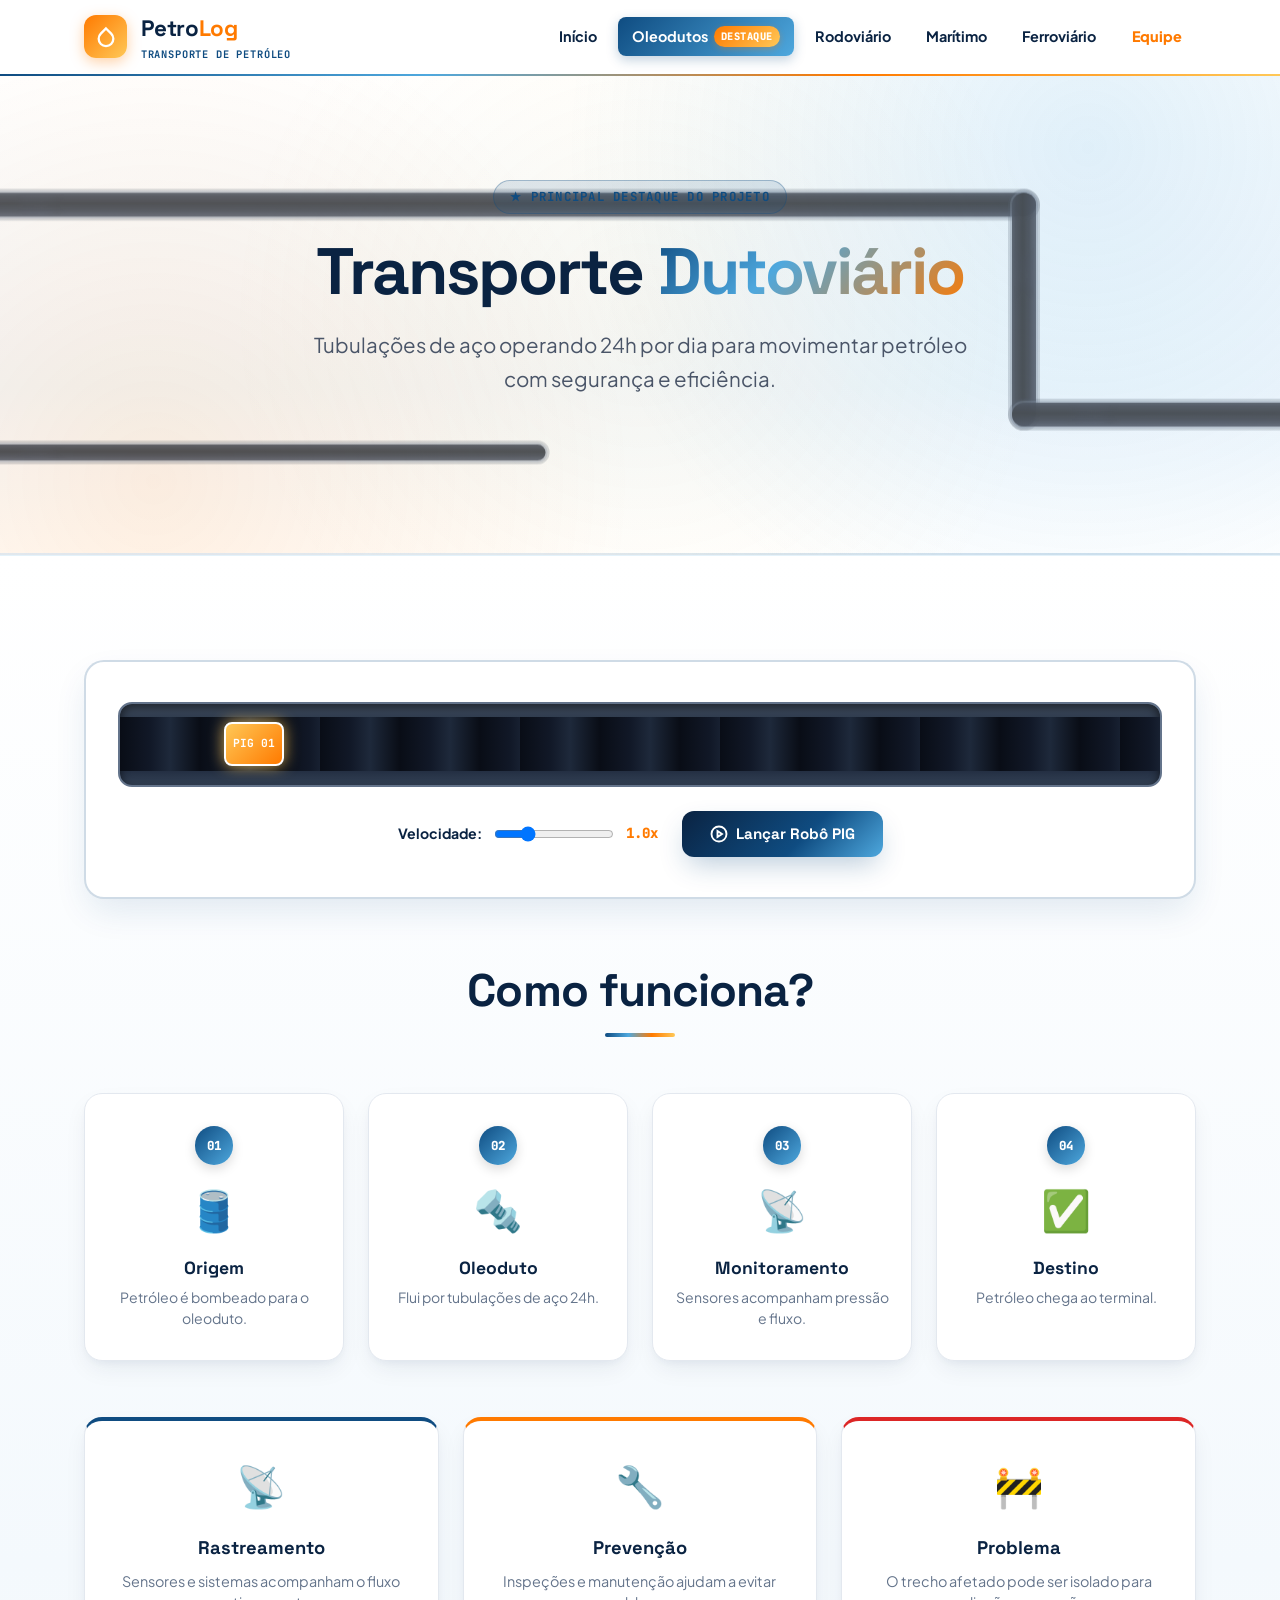
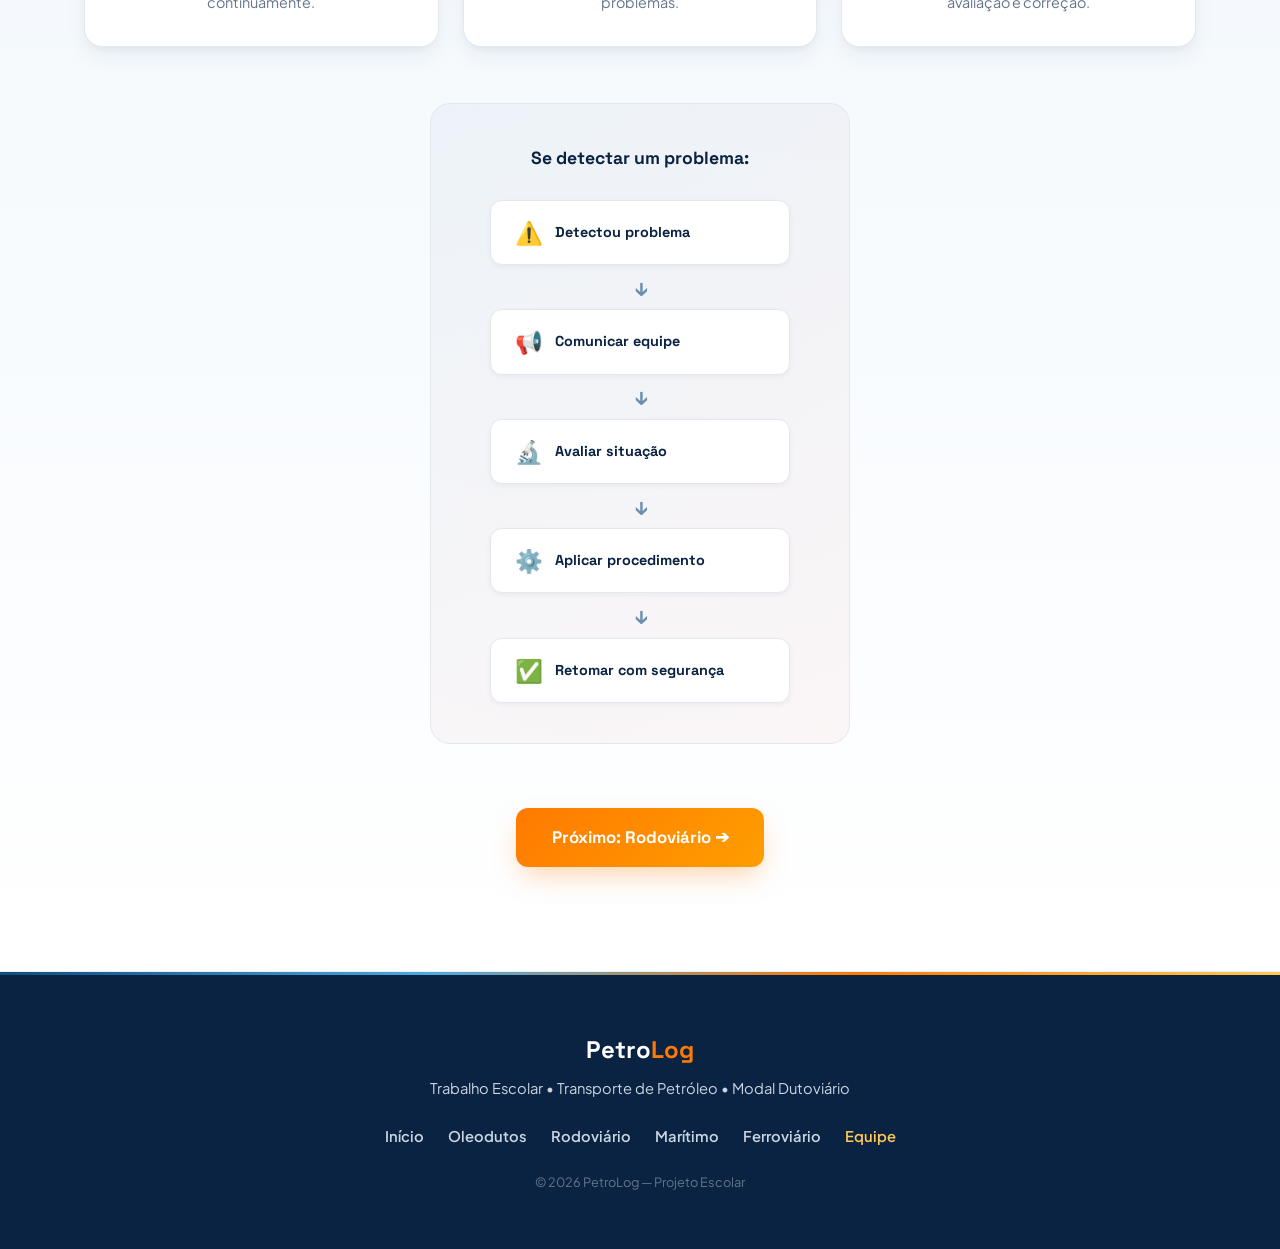
==== commit bf04058f: "alterações basicas" ====
--- a/dutoviario.html
+++ b/dutoviario.html
@@ -4,7 +4,7 @@
   <meta charset="UTF-8">
   <meta name="viewport" content="width=device-width, initial-scale=1.0">
   <title>Transporte Dutoviário — PetroLog | Oleodutos</title>
-  <meta name="description" content="Modal Dutoviário da PetroLog: oleodutos de alta vazão com fluxo contínuo de petróleo preto e robô PIG inteligente.">
+  <meta name="description" content="Modal Dutoviário da PetroLog: oleodutos de alta vazão com fluxo contínuo de petróleo e robô PIG inteligente.">
 
   <!-- Fontes do Google -->
   <link rel="preconnect" href="https://fonts.googleapis.com">
@@ -62,221 +62,146 @@
   </header>
 
   <main>
-    <!-- Hero com Oleodutos Industriais em Fundo Sutil -->
+    <!-- ========== HERO ========== -->
     <section class="hero-wrapper">
       <canvas id="pipelineCanvas"></canvas>
 
       <div class="container hero-content">
         <div class="eyebrow-tag" style="background: rgba(15, 76, 129, 0.12); color: var(--petro-blue); border-color: rgba(15, 76, 129, 0.3);">
-          ★ PRINCIPAL DESTAQUE DO PROJETO • AZUL PETRÓLEO
+          ★ PRINCIPAL DESTAQUE DO PROJETO
         </div>
 
         <h1 class="hero-title">
-          Transporte <span class="highlight-gradient">Dutoviário</span> (Oleodutos)
+          Transporte <span class="highlight-gradient">Dutoviário</span>
         </h1>
 
         <p class="hero-subtitle">
-          A espinha dorsal do transporte contínuo. Tubulações reforçadas de aço carbono operando 24 horas por dia para movimentar petróleo com máxima segurança e menor pegada de carbono.
+          Tubulações de aço operando 24h por dia para movimentar petróleo com segurança e eficiência.
         </p>
       </div>
     </section>
 
-    <!-- Seção do Simulador de Duto -->
+    <!-- ========== ANIMAÇÃO DO OLEODUTO + SIMULADOR ========== -->
     <section class="section section-alt-blue">
       <div class="container">
-        <div class="duto-showcase">
-          <div style="display: flex; justify-content: space-between; align-items: center; flex-wrap: wrap; gap: 1rem;">
-            <div>
-              <span style="font-family: var(--font-mono); font-size: 0.78rem; color: var(--petro-blue); font-weight: 700; text-transform: uppercase;">CORTE TRANSVERSAL ESQUEMÁTICO</span>
-              <h2 style="font-family: var(--font-heading); font-size: 1.65rem; color: var(--navy-dark); margin: 0.25rem 0 0;">
-                Fluxo Contínuo de Petróleo Preto
-              </h2>
-            </div>
-            <div class="badge-blue card-badge" style="margin-bottom: 0;">
-              ● Bombeamento 100% Ativo
-            </div>
-          </div>
-
-          <!-- Tubo com o Óleo Preto em Movimento -->
+
+        <!-- Animação do oleoduto com petróleo fluindo -->
+        <div class="duto-visual-big">
+          <!-- Tubo com Óleo Preto -->
           <div class="tube-container">
             <div class="oil-stream-black">
-              <!-- Robô PIG Inteligente Amarelo/Dourado -->
-              <div id="smartPig" class="pig-device">
-                PIG 01
-              </div>
-            </div>
-          </div>
-
-          <!-- Painel Interativo -->
-          <div style="display: flex; flex-wrap: wrap; justify-content: space-between; align-items: center; gap: 1.5rem; background: var(--bg-soft-blue); padding: 1.5rem 1.75rem; border-radius: 14px; border: 1px solid rgba(15, 76, 129, 0.15);">
-            <div style="flex: 1; min-width: 250px;">
-              <label for="dutoSpeedSlider" style="display: flex; justify-content: space-between; font-weight: 700; font-size: 0.92rem; margin-bottom: 0.5rem; color: var(--navy-dark);">
-                <span>Velocidade de Bombeamento:</span>
-                <span id="speedValue" style="color: var(--orange-energy); font-family: var(--font-mono); font-weight: 800;">1.0x</span>
-              </label>
-              <input type="range" id="dutoSpeedSlider" min="0.5" max="2.5" step="0.5" value="1" style="width: 100%; cursor: pointer;">
-            </div>
-
-            <div>
-              <button id="launchPigBtn" class="btn btn-blue">
-                <svg width="18" height="18" viewBox="0 0 24 24" fill="none" stroke="currentColor" stroke-width="2.5"><circle cx="12" cy="12" r="10"/><polygon points="10 8 16 12 10 16 10 8"/></svg>
-                Lançar Robô PIG no Tubo
-              </button>
-            </div>
-          </div>
-        </div>
-
-        <!-- 3 Cards Arejados e Coloridos -->
-        <div class="clean-cards-grid">
-          <div class="card-clean">
-            <div class="card-badge badge-blue">
-              24 HORAS POR DIA
-            </div>
-            <h3 class="card-heading">Fluxo Ininterrupto</h3>
-            <p class="card-paragraph">
-              Diferente de estradas ou navios sujeitos a clima e congestionamento, os dutos bombeiam petróleo ininterruptamente dia e noite sem paradas.
-            </p>
-          </div>
-
-          <div class="card-clean accent-orange">
-            <div class="card-badge badge-orange">
-              MEIO AMBIENTE
-            </div>
-            <h3 class="card-heading">Proteção do Solo</h3>
-            <p class="card-paragraph">
-              Ficam enterrados com proteção de aço API 5L e revestimento anticorrosivo tripla camada, isolando o óleo totalmente da superfície.
-            </p>
-          </div>
-
-          <div class="card-clean accent-gold">
-            <div class="card-badge badge-gold">
-              TECNOLOGIA
-            </div>
-            <h3 class="card-heading">Robôs PIGs Inteligentes</h3>
-            <p class="card-paragraph">
-              Dispositivos cilíndricos que viajam impulsionados pelo próprio petróleo para raspar impurezas e inspecionar a espessura do aço com precisão.
-            </p>
-          </div>
-        </div>
-
-        <div style="text-align: center; margin-top: 4.5rem;">
+              <div id="smartPig" class="pig-device">PIG 01</div>
+            </div>
+          </div>
+
+          <!-- Controles -->
+          <div style="display: flex; flex-wrap: wrap; justify-content: center; gap: 1.5rem; align-items: center; margin-top: 1.5rem;">
+            <div style="display: flex; align-items: center; gap: 0.75rem;">
+              <label for="dutoSpeedSlider" style="font-weight: 700; font-size: 0.88rem; color: var(--navy-dark);">Velocidade:</label>
+              <input type="range" id="dutoSpeedSlider" min="0.5" max="2.5" step="0.5" value="1" style="cursor: pointer; width: 120px;">
+              <span id="speedValue" style="color: var(--orange-energy); font-family: var(--font-mono); font-weight: 800; font-size: 0.88rem;">1.0x</span>
+            </div>
+
+            <button id="launchPigBtn" class="btn btn-blue">
+              <svg width="18" height="18" viewBox="0 0 24 24" fill="none" stroke="currentColor" stroke-width="2.5"><circle cx="12" cy="12" r="10"/><polygon points="10 8 16 12 10 16 10 8"/></svg>
+              Lançar Robô PIG
+            </button>
+          </div>
+        </div>
+
+        <!-- ========== COMO FUNCIONA? — 4 ETAPAS ========== -->
+        <div class="section-header" style="margin-top: 4rem;">
+          <h2 class="section-title">Como funciona?</h2>
+          <div class="gradient-bar"></div>
+        </div>
+
+        <!-- Animação visual: Origem → Oleoduto → Monitoramento → Destino -->
+        <div class="visual-process-grid">
+          <div class="visual-process-step">
+            <div class="process-step-number" style="background: linear-gradient(135deg, var(--petro-blue), var(--sky-blue));">01</div>
+            <div class="process-step-emoji">🛢️</div>
+            <h3>Origem</h3>
+            <p>Petróleo é bombeado para o oleoduto.</p>
+          </div>
+
+          <div class="visual-process-step">
+            <div class="process-step-number" style="background: linear-gradient(135deg, var(--petro-blue), var(--sky-blue));">02</div>
+            <div class="process-step-emoji">🔩</div>
+            <h3>Oleoduto</h3>
+            <p>Flui por tubulações de aço 24h.</p>
+          </div>
+
+          <div class="visual-process-step">
+            <div class="process-step-number" style="background: linear-gradient(135deg, var(--petro-blue), var(--sky-blue));">03</div>
+            <div class="process-step-emoji">📡</div>
+            <h3>Monitoramento</h3>
+            <p>Sensores acompanham pressão e fluxo.</p>
+          </div>
+
+          <div class="visual-process-step">
+            <div class="process-step-number" style="background: linear-gradient(135deg, var(--petro-blue), var(--sky-blue));">04</div>
+            <div class="process-step-emoji">✅</div>
+            <h3>Destino</h3>
+            <p>Petróleo chega ao terminal.</p>
+          </div>
+        </div>
+
+        <!-- ========== 3 CARDS VISUAIS ========== -->
+        <div class="info-cards-visual" style="margin-top: 3.5rem;">
+          <div class="info-visual-card" style="border-top: 4px solid var(--petro-blue);">
+            <div class="info-visual-icon">📡</div>
+            <h3>Rastreamento</h3>
+            <p>Sensores e sistemas acompanham o fluxo continuamente.</p>
+          </div>
+
+          <div class="info-visual-card" style="border-top: 4px solid var(--orange-energy);">
+            <div class="info-visual-icon">🔧</div>
+            <h3>Prevenção</h3>
+            <p>Inspeções e manutenção ajudam a evitar problemas.</p>
+          </div>
+
+          <div class="info-visual-card" style="border-top: 4px solid #dc2626;">
+            <div class="info-visual-icon">🚧</div>
+            <h3>Problema</h3>
+            <p>O trecho afetado pode ser isolado para avaliação e correção.</p>
+          </div>
+        </div>
+
+        <!-- ========== FLUXO DE PROBLEMA ========== -->
+        <div class="problem-flow" style="margin-top: 3.5rem;">
+          <h3 class="problem-flow-title">Se detectar um problema:</h3>
+          <div class="problem-flow-steps">
+            <div class="problem-flow-step">
+              <span class="problem-flow-icon">⚠️</span>
+              <span>Detectou problema</span>
+            </div>
+            <div class="problem-flow-arrow">↓</div>
+            <div class="problem-flow-step">
+              <span class="problem-flow-icon">📢</span>
+              <span>Comunicar equipe</span>
+            </div>
+            <div class="problem-flow-arrow">↓</div>
+            <div class="problem-flow-step">
+              <span class="problem-flow-icon">🔬</span>
+              <span>Avaliar situação</span>
+            </div>
+            <div class="problem-flow-arrow">↓</div>
+            <div class="problem-flow-step">
+              <span class="problem-flow-icon">⚙️</span>
+              <span>Aplicar procedimento</span>
+            </div>
+            <div class="problem-flow-arrow">↓</div>
+            <div class="problem-flow-step">
+              <span class="problem-flow-icon">✅</span>
+              <span>Retomar com segurança</span>
+            </div>
+          </div>
+        </div>
+
+        <div style="text-align: center; margin-top: 4rem;">
           <a href="rodoviario.html" class="btn btn-orange btn-lg">
-            Próximo: Modal Rodoviário (Laranja) ➔
+            Próximo: Rodoviário ➔
           </a>
-        </div>
-      </div>
-    </section>
-
-    <!-- ==========================================================================
-         COMO FUNCIONA NA PRÁTICA — TRANSPORTE DUTOVIÁRIO
-         ========================================================================== -->
-    <section class="section section-dark-blue">
-      <div class="container">
-        <div class="section-header">
-          <span class="eyebrow-tag" style="background: rgba(15,76,129,0.10); color: var(--petro-blue); border-color: rgba(15,76,129,0.25);">
-            ⚙️ ENTENDA O PROCESSO
-          </span>
-          <h2 class="section-title">Como Funciona na Prática</h2>
-          <div class="gradient-bar"></div>
-          <p class="section-desc">
-            Veja passo a passo como o petróleo é transportado pelos oleodutos, como o fluxo é controlado e o que acontece quando ocorre um problema.
-          </p>
-        </div>
-
-        <!-- Mini fluxograma do processo -->
-        <div class="mini-process">
-          <div class="mini-step">
-            <div class="mini-step-dot">1</div>
-            <div class="mini-step-label">Bombeamento</div>
-          </div>
-          <div class="mini-connector"></div>
-          <div class="mini-step">
-            <div class="mini-step-dot">2</div>
-            <div class="mini-step-label">Controle de Fluxo</div>
-          </div>
-          <div class="mini-connector"></div>
-          <div class="mini-step">
-            <div class="mini-step-dot">3</div>
-            <div class="mini-step-label">Monitoramento</div>
-          </div>
-          <div class="mini-connector"></div>
-          <div class="mini-step">
-            <div class="mini-step-dot">4</div>
-            <div class="mini-step-label">Detecção</div>
-          </div>
-          <div class="mini-connector"></div>
-          <div class="mini-step">
-            <div class="mini-step-dot">5</div>
-            <div class="mini-step-label">Resposta</div>
-          </div>
-          <div class="mini-connector"></div>
-          <div class="mini-step">
-            <div class="mini-step-dot">6</div>
-            <div class="mini-step-label">Restabelecimento</div>
-          </div>
-        </div>
-
-        <div class="practice-grid">
-          <!-- Card 1 -->
-          <div class="practice-card">
-            <div class="practice-card-icon icon-bg-blue">🛢️</div>
-            <div class="practice-card-body">
-              <div class="practice-card-title">Como os Oleodutos Funcionam</div>
-              <div class="practice-card-desc">Bombas de alta pressão impulsionam o petróleo por tubulações de aço carbono enterradas a até 1,5 m de profundidade. O petróleo flui continuamente graças à diferença de pressão mantida pelas estações de bombeamento ao longo do trajeto.</div>
-            </div>
-          </div>
-
-          <!-- Card 2 -->
-          <div class="practice-card">
-            <div class="practice-card-icon icon-bg-sky">🎛️</div>
-            <div class="practice-card-body">
-              <div class="practice-card-title">Como o Fluxo é Controlado</div>
-              <div class="practice-card-desc">Válvulas automáticas e controladores SCADA (sistema de supervisão) regulam a pressão e a vazão em tempo real. Operadores monitoram tudo de uma sala de controle central e podem ajustar o fluxo remotamente.</div>
-            </div>
-          </div>
-
-          <!-- Card 3 -->
-          <div class="practice-card">
-            <div class="practice-card-icon icon-bg-green">📡</div>
-            <div class="practice-card-body">
-              <div class="practice-card-title">Como a Rede é Monitorada</div>
-              <div class="practice-card-desc">Sensores de pressão, temperatura e fluxo são instalados a cada 10–20 km. Robôs PIG percorrem o interior dos tubos inspecionando a espessura das paredes e identificando pontos de corrosão antes que causem problemas.</div>
-            </div>
-          </div>
-
-          <!-- Card 4 -->
-          <div class="practice-card">
-            <div class="practice-card-icon icon-bg-red">🔍</div>
-            <div class="practice-card-body">
-              <div class="practice-card-title">Como São Identificados Vazamentos</div>
-              <div class="practice-card-desc">Qualquer queda de pressão anormal é detectada automaticamente em segundos. Algoritmos comparam os dados em tempo real e emitem alertas imediatos. Patrulhas aéreas e sensores acústicos complementam a vigilância da tubulação.</div>
-            </div>
-          </div>
-
-          <!-- Card 5 -->
-          <div class="practice-card">
-            <div class="practice-card-icon icon-bg-orange">🚨</div>
-            <div class="practice-card-body">
-              <div class="practice-card-title">Como a Equipe Responde a Ocorrências</div>
-              <div class="practice-card-desc">Ao detectar um vazamento, o sistema fecha automaticamente as válvulas de isolamento da área afetada. Equipes de emergência são acionadas em minutos e chegam ao local com kits de contenção para evitar contaminação do solo e da água.</div>
-            </div>
-          </div>
-
-          <!-- Card 6 -->
-          <div class="practice-card">
-            <div class="practice-card-icon icon-bg-gold">✅</div>
-            <div class="practice-card-body">
-              <div class="practice-card-title">Como a Operação é Restabelecida</div>
-              <div class="practice-card-desc">Após o reparo do trecho danificado, os técnicos realizam testes de pressurização e inspeção ultrassônica. Só com a aprovação técnica completa o fluxo é gradualmente reativado, iniciando pela abertura controlada das válvulas.</div>
-            </div>
-          </div>
-        </div>
-
-        <div class="info-highlight-box">
-          <div class="info-highlight-box-icon">💡</div>
-          <div class="info-highlight-box-text">
-            <strong>Sabia que?</strong> O oleoduto OSPAR da Petrobras, com mais de 1.000 km, transporta petróleo do interior da Bahia até o litoral paulista. São estações de bombeamento a cada 80 km que mantêm o fluxo constante 24 horas por dia, 7 dias por semana.
-          </div>
         </div>
       </div>
     </section>
@@ -285,7 +210,7 @@
   <footer class="site-footer">
     <div class="container">
       <div class="footer-brand">Petro<span>Log</span></div>
-      <p class="footer-text">Trabalho Escolar • Transporte de Petróleo • Modal Dutoviário em Destaque</p>
+      <p class="footer-text">Trabalho Escolar • Transporte de Petróleo • Modal Dutoviário</p>
       <div class="footer-nav">
         <a href="index.html">Início</a>
         <a href="dutoviario.html">Oleodutos</a>
--- a/style.css
+++ b/style.css
@@ -1,5 +1,5 @@
 /* ==========================================================================
-   PETROLOG — DESIGN VIBRANTE & MODERNO (60% LIMPO + 40% COLORIDO)
+   PETROLOG — DESIGN VIBRANTE & MODERNO (70% VISUAL + 30% TEXTO)
    Paleta: Azul Petróleo (#0F4C81), Azul Escuro (#0A2342), Azul Claro (#4EA8DE),
    Laranja Energético (#FF7A00), Dourado (#FFC857), Cinza Metálico (#6C757D) e Branco (#FFFFFF)
    ========================================================================== */
@@ -102,7 +102,7 @@
 }
 
 /* ==========================================================================
-   CONTAINER & SEÇÕES AREJADAS COM TRANSIÇÃO COLORIDA
+   CONTAINER & SEÇÕES
    ========================================================================== */
 .container {
   width: 100%;
@@ -124,7 +124,7 @@
   }
 }
 
-/* Faixas com Gradientes Suaves Alternados para Eliminar Áreas Brancas Vazias */
+/* Faixas com Gradientes Suaves Alternados */
 .section-alt-blue {
   background: linear-gradient(180deg, #FFFFFF 0%, var(--bg-soft-blue) 50%, #FFFFFF 100%);
   border-top: 1px solid rgba(78, 168, 222, 0.15);
@@ -169,7 +169,7 @@
 }
 
 /* ==========================================================================
-   HEADER & NAVBAR COLORIDA E ELEGANTE
+   HEADER & NAVBAR
    ========================================================================== */
 .site-header {
   position: sticky;
@@ -336,7 +336,7 @@
 }
 
 /* ==========================================================================
-   BOTÕES VIBRANTES E CHAMATIVOS
+   BOTÕES
    ========================================================================== */
 .btn {
   display: inline-flex;
@@ -392,13 +392,27 @@
   transform: translateY(-2px);
 }
 
+.btn-outline {
+  background: #FFFFFF;
+  color: var(--navy-dark);
+  border: 2px solid var(--border-subtle);
+  box-shadow: var(--shadow-sm);
+}
+
+.btn-outline:hover {
+  border-color: var(--petro-blue);
+  color: var(--petro-blue);
+  background: var(--bg-soft-blue);
+  transform: translateY(-2px);
+}
+
 .btn-lg {
   padding: 1rem 2.2rem;
   font-size: 1.05rem;
 }
 
 /* ==========================================================================
-   HERO COM PERSONALIDADE & CORES
+   HERO
    ========================================================================== */
 .hero-content {
   max-width: 820px;
@@ -452,7 +466,7 @@
 }
 
 /* ==========================================================================
-   CARDS DOS MODAIS COM IDENTIDADE CROMÁTICA ESPECÍFICA
+   CARDS DOS MODAIS NA HOME
    ========================================================================== */
 .hero-modals-nav {
   margin-top: 3.5rem;
@@ -522,7 +536,7 @@
   transform: translateY(-6px);
 }
 
-/* Ícones dos Modais com Cores Oficiais */
+/* Ícones dos Modais */
 .modal-icon-circle {
   width: 3.6rem;
   height: 3.6rem;
@@ -540,22 +554,18 @@
   transform: scale(1.1) rotate(5deg);
 }
 
-/* Ícone Dutoviário → Azul Petróleo (#0F4C81) */
 .icon-duto {
   background: linear-gradient(135deg, var(--navy-dark) 0%, var(--petro-blue) 100%);
 }
 
-/* Ícone Rodoviário → Laranja Energético (#FF7A00) */
 .icon-rodo {
   background: linear-gradient(135deg, var(--orange-energy) 0%, #FF9E00 100%);
 }
 
-/* Ícone Marítimo → Azul Claro (#4EA8DE) */
 .icon-mari {
   background: linear-gradient(135deg, var(--petro-blue) 0%, var(--sky-blue) 100%);
 }
 
-/* Ícone Ferroviário → Dourado (#FFC857) */
 .icon-ferro {
   background: linear-gradient(135deg, #E69500 0%, var(--gold-energy) 100%);
 }
@@ -575,126 +585,322 @@
 }
 
 /* ==========================================================================
-   CARDS DE CONTEÚDO VIBRANTES (BORDAS COLORIDAS & SOMBRAS MODERNAS)
-   ========================================================================== */
-.clean-cards-grid {
+   COMO O PETRÓLEO CHEGA AO DESTINO — JORNADA EM 4 ETAPAS (HOME)
+   ========================================================================== */
+.journey-steps {
+  display: flex;
+  align-items: flex-start;
+  justify-content: center;
+  gap: 0;
+  flex-wrap: wrap;
+}
+
+.journey-step {
+  flex: 1;
+  min-width: 180px;
+  max-width: 240px;
+  text-align: center;
+  padding: 1.5rem 1rem;
+  position: relative;
+  animation: journeyFadeIn 0.6s ease-out both;
+}
+
+.journey-step:nth-child(1) { animation-delay: 0.1s; }
+.journey-step:nth-child(3) { animation-delay: 0.3s; }
+.journey-step:nth-child(5) { animation-delay: 0.5s; }
+.journey-step:nth-child(7) { animation-delay: 0.7s; }
+
+@keyframes journeyFadeIn {
+  from { opacity: 0; transform: translateY(20px); }
+  to { opacity: 1; transform: translateY(0); }
+}
+
+.journey-icon-wrap {
+  width: 5rem;
+  height: 5rem;
+  border-radius: 50%;
+  display: flex;
+  align-items: center;
+  justify-content: center;
+  color: #FFFFFF;
+  margin: 0 auto 1.25rem;
+  box-shadow: 0 8px 24px rgba(0,0,0,0.15);
+  transition: transform var(--transition);
+}
+
+.journey-step:hover .journey-icon-wrap {
+  transform: scale(1.12) rotate(5deg);
+}
+
+.journey-icon-blue { background: linear-gradient(135deg, var(--navy-dark), var(--petro-blue)); }
+.journey-icon-orange { background: linear-gradient(135deg, var(--orange-energy), #FF9E00); }
+.journey-icon-sky { background: linear-gradient(135deg, var(--petro-blue), var(--sky-blue)); }
+.journey-icon-green { background: linear-gradient(135deg, #16a34a, #4ade80); }
+
+.journey-step h3 {
+  font-family: var(--font-heading);
+  font-size: 1.15rem;
+  font-weight: 700;
+  color: var(--navy-dark);
+  margin-bottom: 0.4rem;
+}
+
+.journey-step p {
+  font-size: 0.9rem;
+  color: #64748B;
+  line-height: 1.45;
+}
+
+.journey-connector {
+  display: flex;
+  align-items: center;
+  justify-content: center;
+  flex-direction: column;
+  padding-top: 2.5rem;
+}
+
+.journey-connector-line {
+  width: 40px;
+  height: 3px;
+  background: linear-gradient(90deg, var(--petro-blue), var(--sky-blue), var(--orange-energy));
+  border-radius: 999px;
+}
+
+.journey-connector-dot {
+  display: none;
+}
+
+/* Barra de progresso animada */
+.journey-progress-bar {
+  height: 6px;
+  background: rgba(15, 76, 129, 0.1);
+  border-radius: 999px;
+  margin-top: 2rem;
+  overflow: hidden;
+}
+
+.journey-progress-fill {
+  height: 100%;
+  width: 0%;
+  background: linear-gradient(90deg, var(--petro-blue), var(--sky-blue), var(--orange-energy), var(--gold-energy));
+  border-radius: 999px;
+  animation: progressFill 3s ease-out forwards;
+}
+
+@keyframes progressFill {
+  0% { width: 0%; }
+  100% { width: 100%; }
+}
+
+/* Mobile: vertical stack */
+@media (max-width: 767px) {
+  .journey-steps {
+    flex-direction: column;
+    align-items: center;
+  }
+  .journey-connector {
+    padding: 0;
+  }
+  .journey-connector-line {
+    width: 3px;
+    height: 30px;
+  }
+}
+
+/* ==========================================================================
+   VISUAL PROCESS GRID — "COMO FUNCIONA?" 4 ETAPAS (CADA MODAL)
+   ========================================================================== */
+.visual-process-grid {
+  display: grid;
+  grid-template-columns: repeat(2, 1fr);
+  gap: 1.5rem;
+}
+
+@media (min-width: 768px) {
+  .visual-process-grid {
+    grid-template-columns: repeat(4, 1fr);
+  }
+}
+
+.visual-process-step {
+  background: #FFFFFF;
+  border-radius: 18px;
+  padding: 2rem 1.25rem;
+  text-align: center;
+  box-shadow: var(--shadow-card);
+  transition: all var(--transition);
+  border: 1px solid var(--border-subtle);
+  position: relative;
+  overflow: hidden;
+}
+
+.visual-process-step:hover {
+  transform: translateY(-6px);
+  box-shadow: 0 16px 32px -6px rgba(10, 35, 66, 0.14);
+}
+
+.process-step-number {
+  width: 2.4rem;
+  height: 2.4rem;
+  border-radius: 50%;
+  display: flex;
+  align-items: center;
+  justify-content: center;
+  color: #FFFFFF;
+  font-family: var(--font-mono);
+  font-size: 0.78rem;
+  font-weight: 800;
+  margin: 0 auto 0.75rem;
+  box-shadow: 0 4px 12px rgba(0,0,0,0.15);
+}
+
+.process-step-emoji {
+  font-size: 2.5rem;
+  margin-bottom: 0.85rem;
+  display: block;
+}
+
+.visual-process-step h3 {
+  font-family: var(--font-heading);
+  font-size: 1.1rem;
+  font-weight: 700;
+  color: var(--navy-dark);
+  margin-bottom: 0.3rem;
+}
+
+.visual-process-step p {
+  font-size: 0.88rem;
+  color: #64748B;
+  line-height: 1.45;
+}
+
+/* ==========================================================================
+   INFO CARDS VISUAIS (RASTREAMENTO / PREVENÇÃO / PROBLEMA)
+   ========================================================================== */
+.info-cards-visual {
   display: grid;
   grid-template-columns: 1fr;
-  gap: 1.75rem;
+  gap: 1.5rem;
 }
 
 @media (min-width: 640px) {
-  .clean-cards-grid {
-    grid-template-columns: repeat(2, 1fr);
-  }
-}
-
-@media (min-width: 1024px) {
-  .clean-cards-grid {
+  .info-cards-visual {
     grid-template-columns: repeat(3, 1fr);
   }
 }
 
-.card-clean {
+.info-visual-card {
   background: #FFFFFF;
   border-radius: 18px;
-  padding: 2.25rem 1.75rem;
+  padding: 2rem 1.5rem;
+  text-align: center;
   box-shadow: var(--shadow-card);
   transition: all var(--transition);
+  border: 1px solid var(--border-subtle);
+}
+
+.info-visual-card:hover {
+  transform: translateY(-5px);
+  box-shadow: 0 16px 32px -6px rgba(10, 35, 66, 0.14);
+}
+
+.info-visual-icon {
+  font-size: 2.5rem;
+  margin-bottom: 1rem;
+  display: block;
+}
+
+.info-visual-card h3 {
+  font-family: var(--font-heading);
+  font-size: 1.15rem;
+  font-weight: 700;
+  color: var(--navy-dark);
+  margin-bottom: 0.5rem;
+}
+
+.info-visual-card p {
+  font-size: 0.9rem;
+  color: #64748B;
+  line-height: 1.5;
+}
+
+/* ==========================================================================
+   FLUXO DE PROBLEMA — VISUAL EM ETAPAS
+   ========================================================================== */
+.problem-flow {
+  background: linear-gradient(135deg, rgba(15, 76, 129, 0.04), rgba(220, 38, 38, 0.04));
+  border: 1px solid var(--border-subtle);
+  border-radius: 20px;
+  padding: 2.5rem 2rem;
+  max-width: 420px;
+  margin: 0 auto;
+}
+
+.problem-flow-title {
+  font-family: var(--font-heading);
+  font-size: 1.1rem;
+  font-weight: 700;
+  color: var(--navy-dark);
+  text-align: center;
+  margin-bottom: 1.75rem;
+}
+
+.problem-flow-steps {
   display: flex;
   flex-direction: column;
-  align-items: flex-start;
-  position: relative;
-  overflow: hidden;
+  align-items: center;
+  gap: 0;
+}
+
+.problem-flow-step {
+  display: flex;
+  align-items: center;
+  gap: 0.75rem;
+  background: #FFFFFF;
   border: 1px solid var(--border-subtle);
-}
-
-/* Faixa Superior com Gradiente */
-.card-clean::before {
-  content: '';
-  position: absolute;
-  top: 0;
-  left: 0;
+  border-radius: 12px;
+  padding: 0.85rem 1.5rem;
   width: 100%;
-  height: 5px;
-  background: linear-gradient(90deg, var(--petro-blue), var(--sky-blue));
-}
-
-.card-clean.accent-orange::before {
-  background: linear-gradient(90deg, var(--orange-energy), var(--gold-energy));
-}
-
-.card-clean.accent-gold::before {
-  background: linear-gradient(90deg, var(--gold-energy), var(--orange-energy));
-}
-
-.card-clean.accent-sky::before {
-  background: linear-gradient(90deg, var(--sky-blue), var(--petro-blue));
-}
-
-.card-clean:hover {
-  transform: translateY(-6px);
-  box-shadow: 0 20px 35px -6px rgba(10, 35, 66, 0.14);
-}
-
-.card-badge {
-  font-family: var(--font-mono);
-  font-size: 0.75rem;
-  font-weight: 700;
-  padding: 5px 12px;
-  border-radius: 999px;
-  margin-bottom: 1.25rem;
-  text-transform: uppercase;
-}
-
-.badge-blue {
-  background: rgba(15, 76, 129, 0.1);
+  max-width: 300px;
+  box-shadow: var(--shadow-sm);
+  transition: all var(--transition);
+}
+
+.problem-flow-step:hover {
+  transform: translateX(4px);
+  box-shadow: var(--shadow-card);
+}
+
+.problem-flow-icon {
+  font-size: 1.4rem;
+  flex-shrink: 0;
+}
+
+.problem-flow-step span:last-child {
+  font-family: var(--font-heading);
+  font-size: 0.9rem;
+  font-weight: 700;
+  color: var(--navy-dark);
+}
+
+.problem-flow-arrow {
+  font-size: 1.3rem;
   color: var(--petro-blue);
-  border: 1px solid rgba(15, 76, 129, 0.2);
-}
-
-.badge-orange {
-  background: rgba(255, 122, 0, 0.12);
-  color: var(--orange-energy);
-  border: 1px solid rgba(255, 122, 0, 0.25);
-}
-
-.badge-sky {
-  background: rgba(78, 168, 222, 0.14);
-  color: var(--petro-blue);
-  border: 1px solid rgba(78, 168, 222, 0.3);
-}
-
-.badge-gold {
-  background: rgba(255, 200, 87, 0.2);
-  color: #B46900;
-  border: 1px solid rgba(255, 200, 87, 0.4);
-}
-
-.card-heading {
-  font-family: var(--font-heading);
-  font-size: 1.35rem;
-  font-weight: 700;
-  color: var(--navy-dark);
-  margin-bottom: 0.6rem;
-}
-
-.card-paragraph {
-  font-size: 0.96rem;
-  color: #4A5568;
-  line-height: 1.65;
+  padding: 0.35rem 0;
+  font-weight: 700;
+  opacity: 0.6;
 }
 
 /* ==========================================================================
    SIMULADOR DE OLEODUTO (DUTOVIÁRIO)
    ========================================================================== */
-.duto-showcase {
+.duto-visual-big {
   background: #FFFFFF;
   border: 2px solid rgba(15, 76, 129, 0.2);
   border-radius: 20px;
   padding: 2.5rem 2rem;
   box-shadow: 0 15px 35px -5px rgba(15, 76, 129, 0.12);
-  margin-bottom: 3.5rem;
+  margin-bottom: 2rem;
 }
 
 .tube-container {
@@ -706,7 +912,6 @@
   overflow: hidden;
   display: flex;
   align-items: center;
-  margin: 1.75rem 0;
   box-shadow: inset 0 4px 10px rgba(0, 0, 0, 0.6);
 }
 
@@ -755,7 +960,7 @@
 }
 
 /* ==========================================================================
-   ESTÁGIOS ANIMADOS DOS OUTROS MODAIS
+   ESTÁGIOS ANIMADOS DOS MODAIS
    ========================================================================== */
 
 /* Rodovia do Caminhão */
@@ -1123,10 +1328,127 @@
 }
 
 /* ==========================================================================
-   SEÇÕES DE SEGURANÇA E OPERAÇÃO
-   ========================================================================== */
-
-/* ── Cabeçalho de seção secundário com label colorido ── */
+   SEÇÃO DARK BLUE (removido conteúdo mas mantendo estilo)
+   ========================================================================== */
+.section-dark-blue {
+  background: linear-gradient(180deg, #F4F9FD 0%, #EBF5FF 50%, #F4F9FD 100%);
+  border-top: 1px solid rgba(15,76,129,0.12);
+  border-bottom: 1px solid rgba(15,76,129,0.12);
+}
+
+/* ==========================================================================
+   CARDS DE CONTEÚDO (LEGADO, mantidos para equipe.html)
+   ========================================================================== */
+.clean-cards-grid {
+  display: grid;
+  grid-template-columns: 1fr;
+  gap: 1.75rem;
+}
+
+@media (min-width: 640px) {
+  .clean-cards-grid {
+    grid-template-columns: repeat(2, 1fr);
+  }
+}
+
+@media (min-width: 1024px) {
+  .clean-cards-grid {
+    grid-template-columns: repeat(3, 1fr);
+  }
+}
+
+.card-clean {
+  background: #FFFFFF;
+  border-radius: 18px;
+  padding: 2.25rem 1.75rem;
+  box-shadow: var(--shadow-card);
+  transition: all var(--transition);
+  display: flex;
+  flex-direction: column;
+  align-items: flex-start;
+  position: relative;
+  overflow: hidden;
+  border: 1px solid var(--border-subtle);
+}
+
+.card-clean::before {
+  content: '';
+  position: absolute;
+  top: 0;
+  left: 0;
+  width: 100%;
+  height: 5px;
+  background: linear-gradient(90deg, var(--petro-blue), var(--sky-blue));
+}
+
+.card-clean.accent-orange::before {
+  background: linear-gradient(90deg, var(--orange-energy), var(--gold-energy));
+}
+
+.card-clean.accent-gold::before {
+  background: linear-gradient(90deg, var(--gold-energy), var(--orange-energy));
+}
+
+.card-clean.accent-sky::before {
+  background: linear-gradient(90deg, var(--sky-blue), var(--petro-blue));
+}
+
+.card-clean:hover {
+  transform: translateY(-6px);
+  box-shadow: 0 20px 35px -6px rgba(10, 35, 66, 0.14);
+}
+
+.card-badge {
+  font-family: var(--font-mono);
+  font-size: 0.75rem;
+  font-weight: 700;
+  padding: 5px 12px;
+  border-radius: 999px;
+  margin-bottom: 1.25rem;
+  text-transform: uppercase;
+}
+
+.badge-blue {
+  background: rgba(15, 76, 129, 0.1);
+  color: var(--petro-blue);
+  border: 1px solid rgba(15, 76, 129, 0.2);
+}
+
+.badge-orange {
+  background: rgba(255, 122, 0, 0.12);
+  color: var(--orange-energy);
+  border: 1px solid rgba(255, 122, 0, 0.25);
+}
+
+.badge-sky {
+  background: rgba(78, 168, 222, 0.14);
+  color: var(--petro-blue);
+  border: 1px solid rgba(78, 168, 222, 0.3);
+}
+
+.badge-gold {
+  background: rgba(255, 200, 87, 0.2);
+  color: #B46900;
+  border: 1px solid rgba(255, 200, 87, 0.4);
+}
+
+.card-heading {
+  font-family: var(--font-heading);
+  font-size: 1.35rem;
+  font-weight: 700;
+  color: var(--navy-dark);
+  margin-bottom: 0.6rem;
+}
+
+.card-paragraph {
+  font-size: 0.96rem;
+  color: #4A5568;
+  line-height: 1.65;
+}
+
+/* ==========================================================================
+   LABELS
+   ========================================================================== */
 .section-label {
   font-family: var(--font-mono);
   font-size: 0.75rem;
@@ -1145,397 +1467,8 @@
 .label-gold   { background: rgba(255,200,87,0.18); color: #b45309; border: 1px solid rgba(255,200,87,0.35); }
 
 /* ==========================================================================
-   RASTREAMENTO — FLUXOGRAMA HORIZONTAL
-   ========================================================================== */
-.tracking-flow {
-  display: flex;
-  align-items: stretch;
-  gap: 0;
-  overflow-x: auto;
-  padding: 0.5rem 0 1.5rem;
-}
-
-.tracking-step {
-  display: flex;
-  flex-direction: column;
-  align-items: center;
-  flex: 1;
-  min-width: 160px;
-  position: relative;
-}
-
-/* Conector entre steps */
-.tracking-step:not(:last-child)::after {
-  content: '';
-  position: absolute;
-  top: 2.1rem;
-  right: -1px;
-  width: 2px;
-  height: 28px;
-  background: linear-gradient(180deg, var(--petro-blue), var(--sky-blue));
-  z-index: 1;
-}
-
-@media (min-width: 768px) {
-  .tracking-step:not(:last-child)::after {
-    top: 1.75rem;
-    right: 0;
-    width: calc(50% + 1px);
-    height: 2px;
-    left: 50%;
-    background: linear-gradient(90deg, var(--petro-blue), var(--sky-blue));
-  }
-}
-
-.tracking-icon {
-  width: 3.4rem;
-  height: 3.4rem;
-  border-radius: 50%;
-  display: flex;
-  align-items: center;
-  justify-content: center;
-  background: linear-gradient(135deg, var(--navy-dark) 0%, var(--petro-blue) 100%);
-  color: #fff;
-  box-shadow: 0 6px 18px rgba(15,76,129,0.28);
-  font-size: 1.3rem;
-  margin-bottom: 0.85rem;
-  position: relative;
-  z-index: 2;
-  transition: transform var(--transition);
-}
-
-.tracking-step:hover .tracking-icon {
-  transform: scale(1.12) translateY(-3px);
-}
-
-.tracking-card {
-  background: #fff;
-  border: 1px solid var(--border-subtle);
-  border-radius: 14px;
-  padding: 1.1rem 1rem;
-  text-align: center;
-  width: 100%;
-  box-shadow: var(--shadow-sm);
-  transition: box-shadow var(--transition), transform var(--transition);
-}
-
-.tracking-step:hover .tracking-card {
-  box-shadow: var(--shadow-card);
-  transform: translateY(-3px);
-}
-
-.tracking-card-title {
-  font-family: var(--font-heading);
-  font-size: 0.92rem;
-  font-weight: 700;
-  color: var(--navy-dark);
-  margin-bottom: 0.3rem;
-}
-
-.tracking-card-desc {
-  font-size: 0.78rem;
-  color: #64748b;
-  line-height: 1.5;
-}
-
-/* Responsive stacking */
-@media (max-width: 767px) {
-  .tracking-flow {
-    flex-direction: column;
-    gap: 1rem;
-    overflow-x: visible;
-    padding: 0;
-  }
-  .tracking-step {
-    flex-direction: row;
-    align-items: flex-start;
-    gap: 1rem;
-    min-width: unset;
-  }
-  .tracking-step::after {
-    display: none;
-  }
-  .tracking-icon {
-    flex-shrink: 0;
-    margin-bottom: 0;
-  }
-  .tracking-card {
-    text-align: left;
-  }
-}
-
-/* ==========================================================================
-   PREVENÇÃO — GRID DE 6 CARDS
-   ========================================================================== */
-.prevention-grid {
-  display: grid;
-  grid-template-columns: repeat(2, 1fr);
-  gap: 1.25rem;
-}
-
-@media (min-width: 640px) {
-  .prevention-grid {
-    grid-template-columns: repeat(3, 1fr);
-  }
-}
-
-@media (min-width: 1024px) {
-  .prevention-grid {
-    grid-template-columns: repeat(6, 1fr);
-  }
-}
-
-.prevention-card {
-  background: #fff;
-  border-radius: 16px;
-  padding: 1.6rem 1.1rem;
-  text-align: center;
-  border: 1px solid var(--border-subtle);
-  box-shadow: var(--shadow-sm);
-  transition: all var(--transition);
-  position: relative;
-  overflow: hidden;
-}
-
-.prevention-card::before {
-  content: '';
-  position: absolute;
-  top: 0; left: 0; right: 0;
-  height: 4px;
-  border-radius: 999px 999px 0 0;
-}
-
-.prevention-card:nth-child(1)::before { background: linear-gradient(90deg, var(--petro-blue), var(--sky-blue)); }
-.prevention-card:nth-child(2)::before { background: linear-gradient(90deg, var(--sky-blue), var(--petro-blue)); }
-.prevention-card:nth-child(3)::before { background: linear-gradient(90deg, #16a34a, #4ade80); }
-.prevention-card:nth-child(4)::before { background: linear-gradient(90deg, var(--orange-energy), var(--gold-energy)); }
-.prevention-card:nth-child(5)::before { background: linear-gradient(90deg, var(--gold-energy), var(--orange-energy)); }
-.prevention-card:nth-child(6)::before { background: linear-gradient(90deg, #dc2626, #f97316); }
-
-.prevention-card:hover {
-  transform: translateY(-6px);
-  box-shadow: var(--shadow-card);
-}
-
-.prevention-icon {
-  font-size: 2rem;
-  margin-bottom: 0.75rem;
-  display: block;
-}
-
-.prevention-title {
-  font-family: var(--font-heading);
-  font-size: 0.88rem;
-  font-weight: 700;
-  color: var(--navy-dark);
-  line-height: 1.3;
-}
-
-/* ==========================================================================
-   TIMELINE DE OCORRÊNCIAS
-   ========================================================================== */
-.incident-timeline {
-  display: flex;
-  flex-direction: column;
-  gap: 0;
-  max-width: 740px;
-  margin: 0 auto;
-  position: relative;
-}
-
-/* Linha vertical central */
-.incident-timeline::before {
-  content: '';
-  position: absolute;
-  left: 2.35rem;
-  top: 2rem;
-  bottom: 2rem;
-  width: 3px;
-  background: linear-gradient(180deg, var(--petro-blue), var(--sky-blue), var(--orange-energy), #dc2626, #16a34a, var(--petro-blue));
-  border-radius: 999px;
-  z-index: 0;
-}
-
-@media (min-width: 768px) {
-  .incident-timeline::before {
-    left: 50%;
-    transform: translateX(-50%);
-  }
-}
-
-.incident-step {
-  display: flex;
-  align-items: flex-start;
-  gap: 1.25rem;
-  padding: 0 0 1.5rem 0;
-  position: relative;
-  z-index: 1;
-}
-
-@media (min-width: 768px) {
-  .incident-step:nth-child(even) {
-    flex-direction: row-reverse;
-  }
-  .incident-step:nth-child(even) .incident-card {
-    text-align: right;
-  }
-}
-
-.incident-badge {
-  width: 4.7rem;
-  height: 4.7rem;
-  border-radius: 50%;
-  display: flex;
-  flex-direction: column;
-  align-items: center;
-  justify-content: center;
-  color: #fff;
-  font-family: var(--font-mono);
-  font-weight: 800;
-  font-size: 0.7rem;
-  flex-shrink: 0;
-  box-shadow: 0 6px 20px rgba(0,0,0,0.18);
-  position: relative;
-  z-index: 2;
-  transition: transform var(--transition);
-}
-
-.incident-step:hover .incident-badge {
-  transform: scale(1.1);
-}
-
-.incident-badge-icon {
-  font-size: 1.4rem;
-  line-height: 1;
-}
-.incident-badge-num {
-  font-size: 0.6rem;
-  opacity: 0.9;
-  margin-top: 2px;
-}
-
-/* Cores dos badges por step */
-.incident-step:nth-child(1) .incident-badge { background: linear-gradient(135deg, var(--petro-blue), var(--sky-blue)); }
-.incident-step:nth-child(2) .incident-badge { background: linear-gradient(135deg, #0284C7, #38bdf8); }
-.incident-step:nth-child(3) .incident-badge { background: linear-gradient(135deg, #dc2626, #f97316); }
-.incident-step:nth-child(4) .incident-badge { background: linear-gradient(135deg, var(--orange-energy), var(--gold-energy)); }
-.incident-step:nth-child(5) .incident-badge { background: linear-gradient(135deg, #7c3aed, #a78bfa); }
-.incident-step:nth-child(6) .incident-badge { background: linear-gradient(135deg, #16a34a, #4ade80); }
-
-.incident-card {
-  flex: 1;
-  background: #fff;
-  border-radius: 14px;
-  padding: 1.2rem 1.4rem;
-  border: 1px solid var(--border-subtle);
-  box-shadow: var(--shadow-sm);
-  transition: all var(--transition);
-}
-
-.incident-step:hover .incident-card {
-  box-shadow: var(--shadow-card);
-  transform: translateX(4px);
-}
-
-@media (min-width: 768px) {
-  .incident-step:nth-child(even):hover .incident-card {
-    transform: translateX(-4px);
-  }
-}
-
-.incident-card-title {
-  font-family: var(--font-heading);
-  font-size: 1rem;
-  font-weight: 700;
-  color: var(--navy-dark);
-  margin-bottom: 0.3rem;
-}
-
-.incident-card-desc {
-  font-size: 0.85rem;
-  color: #64748b;
-  line-height: 1.55;
-}
-
-/* ==========================================================================
-   COMO FUNCIONA NA PRÁTICA — SEÇÃO DE CADA MODAL
-   ========================================================================== */
-.section-dark-blue {
-  background: linear-gradient(180deg, #F4F9FD 0%, #EBF5FF 50%, #F4F9FD 100%);
-  border-top: 1px solid rgba(15,76,129,0.12);
-  border-bottom: 1px solid rgba(15,76,129,0.12);
-}
-
-.practice-grid {
-  display: grid;
-  grid-template-columns: 1fr;
-  gap: 1.25rem;
-}
-
-@media (min-width: 640px) {
-  .practice-grid {
-    grid-template-columns: repeat(2, 1fr);
-  }
-}
-
-@media (min-width: 1024px) {
-  .practice-grid {
-    grid-template-columns: repeat(3, 1fr);
-  }
-}
-
-.practice-card {
-  background: #fff;
-  border-radius: 16px;
-  padding: 1.6rem 1.4rem;
-  border: 1px solid var(--border-subtle);
-  box-shadow: var(--shadow-sm);
-  transition: all var(--transition);
-  display: flex;
-  gap: 1rem;
-  align-items: flex-start;
-}
-
-.practice-card:hover {
-  transform: translateY(-5px);
-  box-shadow: var(--shadow-card);
-}
-
-.practice-card-icon {
-  width: 2.8rem;
-  height: 2.8rem;
-  border-radius: 12px;
-  display: flex;
-  align-items: center;
-  justify-content: center;
-  font-size: 1.25rem;
-  flex-shrink: 0;
-}
-
-.icon-bg-blue   { background: rgba(15,76,129,0.10); }
-.icon-bg-orange { background: rgba(255,122,0,0.12); }
-.icon-bg-green  { background: rgba(22,163,74,0.12); }
-.icon-bg-red    { background: rgba(220,38,38,0.10); }
-.icon-bg-gold   { background: rgba(255,200,87,0.18); }
-.icon-bg-sky    { background: rgba(78,168,222,0.14); }
-
-.practice-card-body {}
-
-.practice-card-title {
-  font-family: var(--font-heading);
-  font-size: 0.95rem;
-  font-weight: 700;
-  color: var(--navy-dark);
-  margin-bottom: 0.35rem;
-}
-
-.practice-card-desc {
-  font-size: 0.82rem;
-  color: #64748b;
-  line-height: 1.55;
-}
-
-/* Processo de etapas simplificado (mini fluxograma linear) */
+   MINI PROCESS (kept for compatibility)
+   ========================================================================== */
 .mini-process {
   display: flex;
   align-items: center;
@@ -1613,4 +1546,137 @@
 .info-highlight-box-text strong {
   color: var(--petro-blue);
   font-weight: 700;
+}
+
+/* ==========================================================================
+   PRACTICE GRID (kept for compatibility)
+   ========================================================================== */
+.practice-grid {
+  display: grid;
+  grid-template-columns: 1fr;
+  gap: 1.25rem;
+}
+
+@media (min-width: 640px) {
+  .practice-grid {
+    grid-template-columns: repeat(2, 1fr);
+  }
+}
+
+@media (min-width: 1024px) {
+  .practice-grid {
+    grid-template-columns: repeat(3, 1fr);
+  }
+}
+
+.practice-card {
+  background: #fff;
+  border-radius: 16px;
+  padding: 1.6rem 1.4rem;
+  border: 1px solid var(--border-subtle);
+  box-shadow: var(--shadow-sm);
+  transition: all var(--transition);
+  display: flex;
+  gap: 1rem;
+  align-items: flex-start;
+}
+
+.practice-card:hover {
+  transform: translateY(-5px);
+  box-shadow: var(--shadow-card);
+}
+
+.practice-card-icon {
+  width: 2.8rem;
+  height: 2.8rem;
+  border-radius: 12px;
+  display: flex;
+  align-items: center;
+  justify-content: center;
+  font-size: 1.25rem;
+  flex-shrink: 0;
+}
+
+.icon-bg-blue   { background: rgba(15,76,129,0.10); }
+.icon-bg-orange { background: rgba(255,122,0,0.12); }
+.icon-bg-green  { background: rgba(22,163,74,0.12); }
+.icon-bg-red    { background: rgba(220,38,38,0.10); }
+.icon-bg-gold   { background: rgba(255,200,87,0.18); }
+.icon-bg-sky    { background: rgba(78,168,222,0.14); }
+
+.practice-card-body {}
+
+.practice-card-title {
+  font-family: var(--font-heading);
+  font-size: 0.95rem;
+  font-weight: 700;
+  color: var(--navy-dark);
+  margin-bottom: 0.35rem;
+}
+
+.practice-card-desc {
+  font-size: 0.82rem;
+  color: #64748b;
+  line-height: 1.55;
+}
+
+/* ==========================================================================
+   SCROLL ANIMATIONS
+   ========================================================================== */
+@keyframes fadeInUp {
+  from {
+    opacity: 0;
+    transform: translateY(30px);
+  }
+  to {
+    opacity: 1;
+    transform: translateY(0);
+  }
+}
+
+.visual-process-step {
+  animation: fadeInUp 0.5s ease-out both;
+}
+.visual-process-step:nth-child(1) { animation-delay: 0.1s; }
+.visual-process-step:nth-child(2) { animation-delay: 0.2s; }
+.visual-process-step:nth-child(3) { animation-delay: 0.3s; }
+.visual-process-step:nth-child(4) { animation-delay: 0.4s; }
+
+.info-visual-card {
+  animation: fadeInUp 0.5s ease-out both;
+}
+.info-visual-card:nth-child(1) { animation-delay: 0.15s; }
+.info-visual-card:nth-child(2) { animation-delay: 0.3s; }
+.info-visual-card:nth-child(3) { animation-delay: 0.45s; }
+
+.problem-flow-step {
+  animation: fadeInUp 0.4s ease-out both;
+}
+.problem-flow-step:nth-child(1) { animation-delay: 0.1s; }
+.problem-flow-step:nth-child(3) { animation-delay: 0.2s; }
+.problem-flow-step:nth-child(5) { animation-delay: 0.3s; }
+.problem-flow-step:nth-child(7) { animation-delay: 0.4s; }
+.problem-flow-step:nth-child(9) { animation-delay: 0.5s; }
+
+/* ==========================================================================
+   DUTO SHOWCASE (legacy, now duto-visual-big)
+   ========================================================================== */
+.duto-showcase {
+  background: #FFFFFF;
+  border: 2px solid rgba(15, 76, 129, 0.2);
+  border-radius: 20px;
+  padding: 2.5rem 2rem;
+  box-shadow: 0 15px 35px -5px rgba(15, 76, 129, 0.12);
+  margin-bottom: 3.5rem;
+}
+
+/* ==========================================================================
+   BG SURFACE VARIABLE (for ferroviario compat)
+   ========================================================================== */
+:root {
+  --bg-surface: #F8FAFC;
+  --border-light: #E2E8F0;
+  --navy-deep: #001D3D;
+  --teal-petro: #0A9396;
+  --orange-accent: #FF6B00;
 }
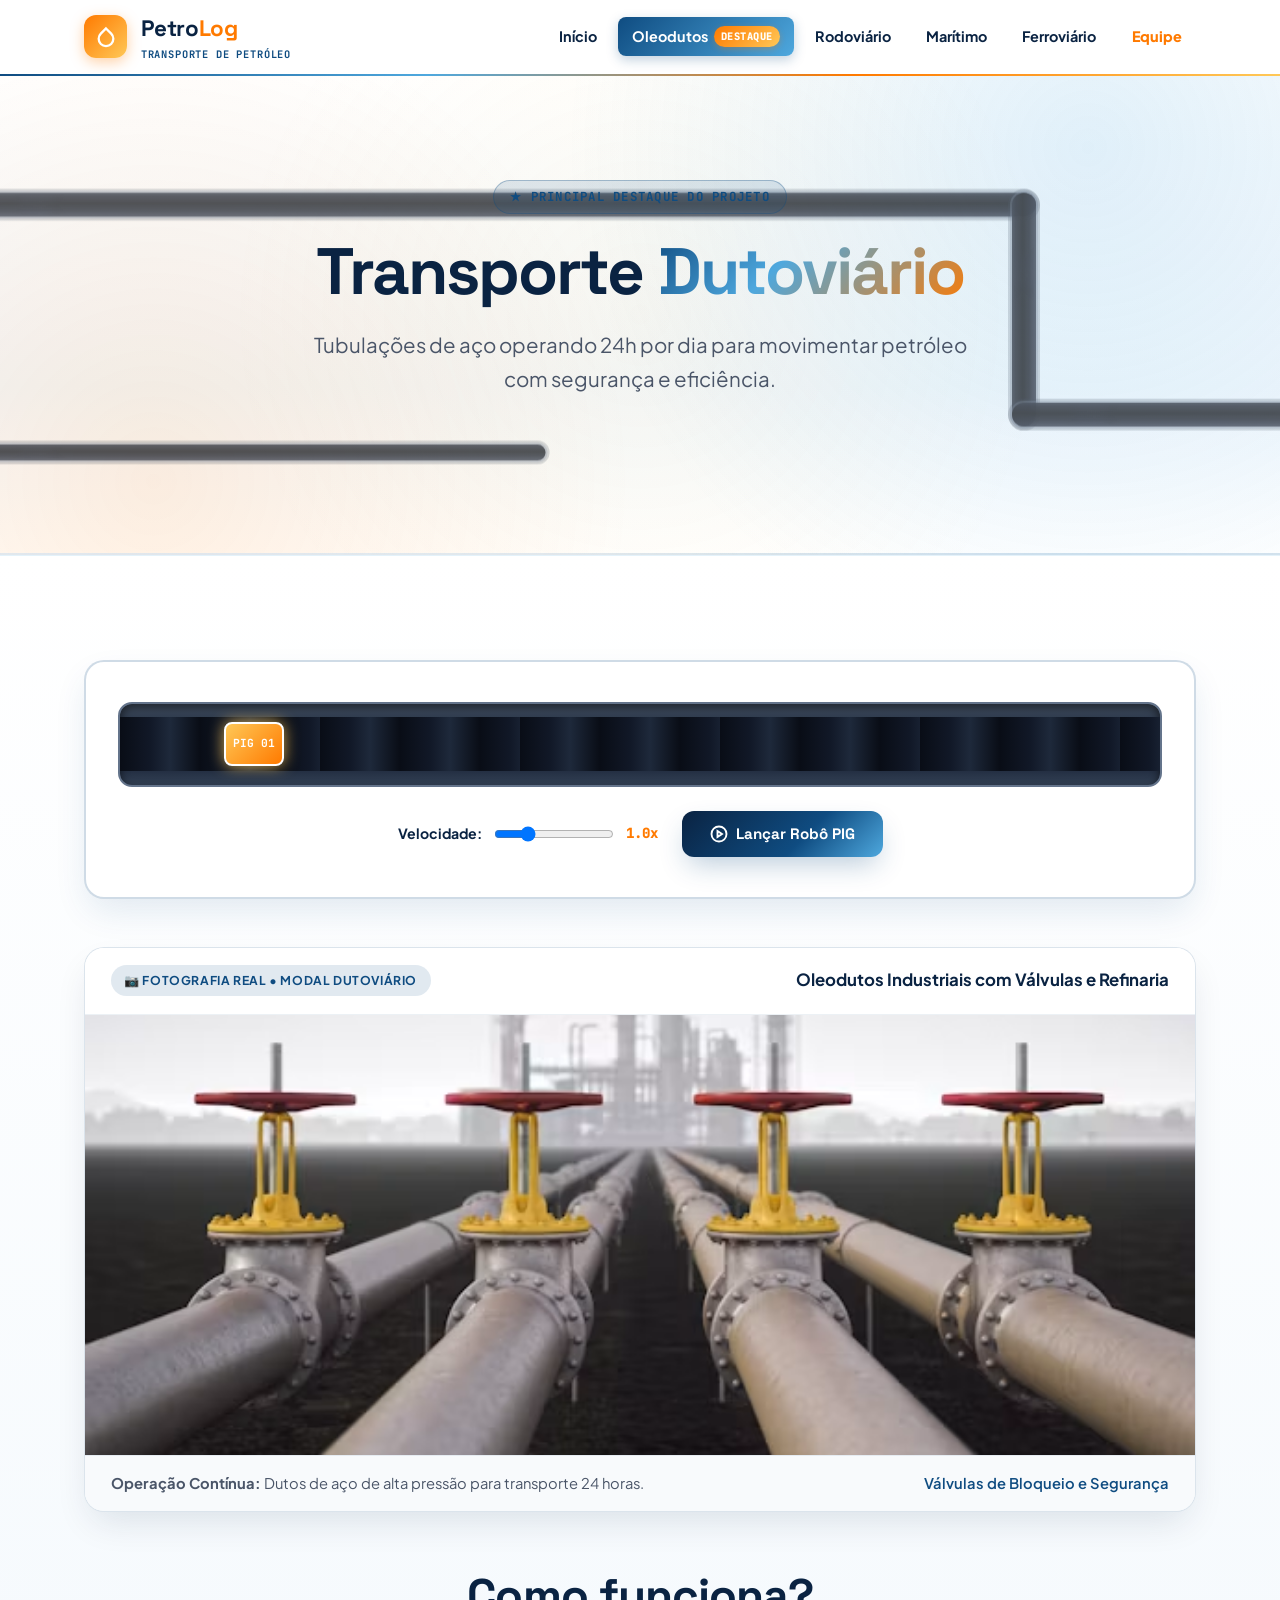
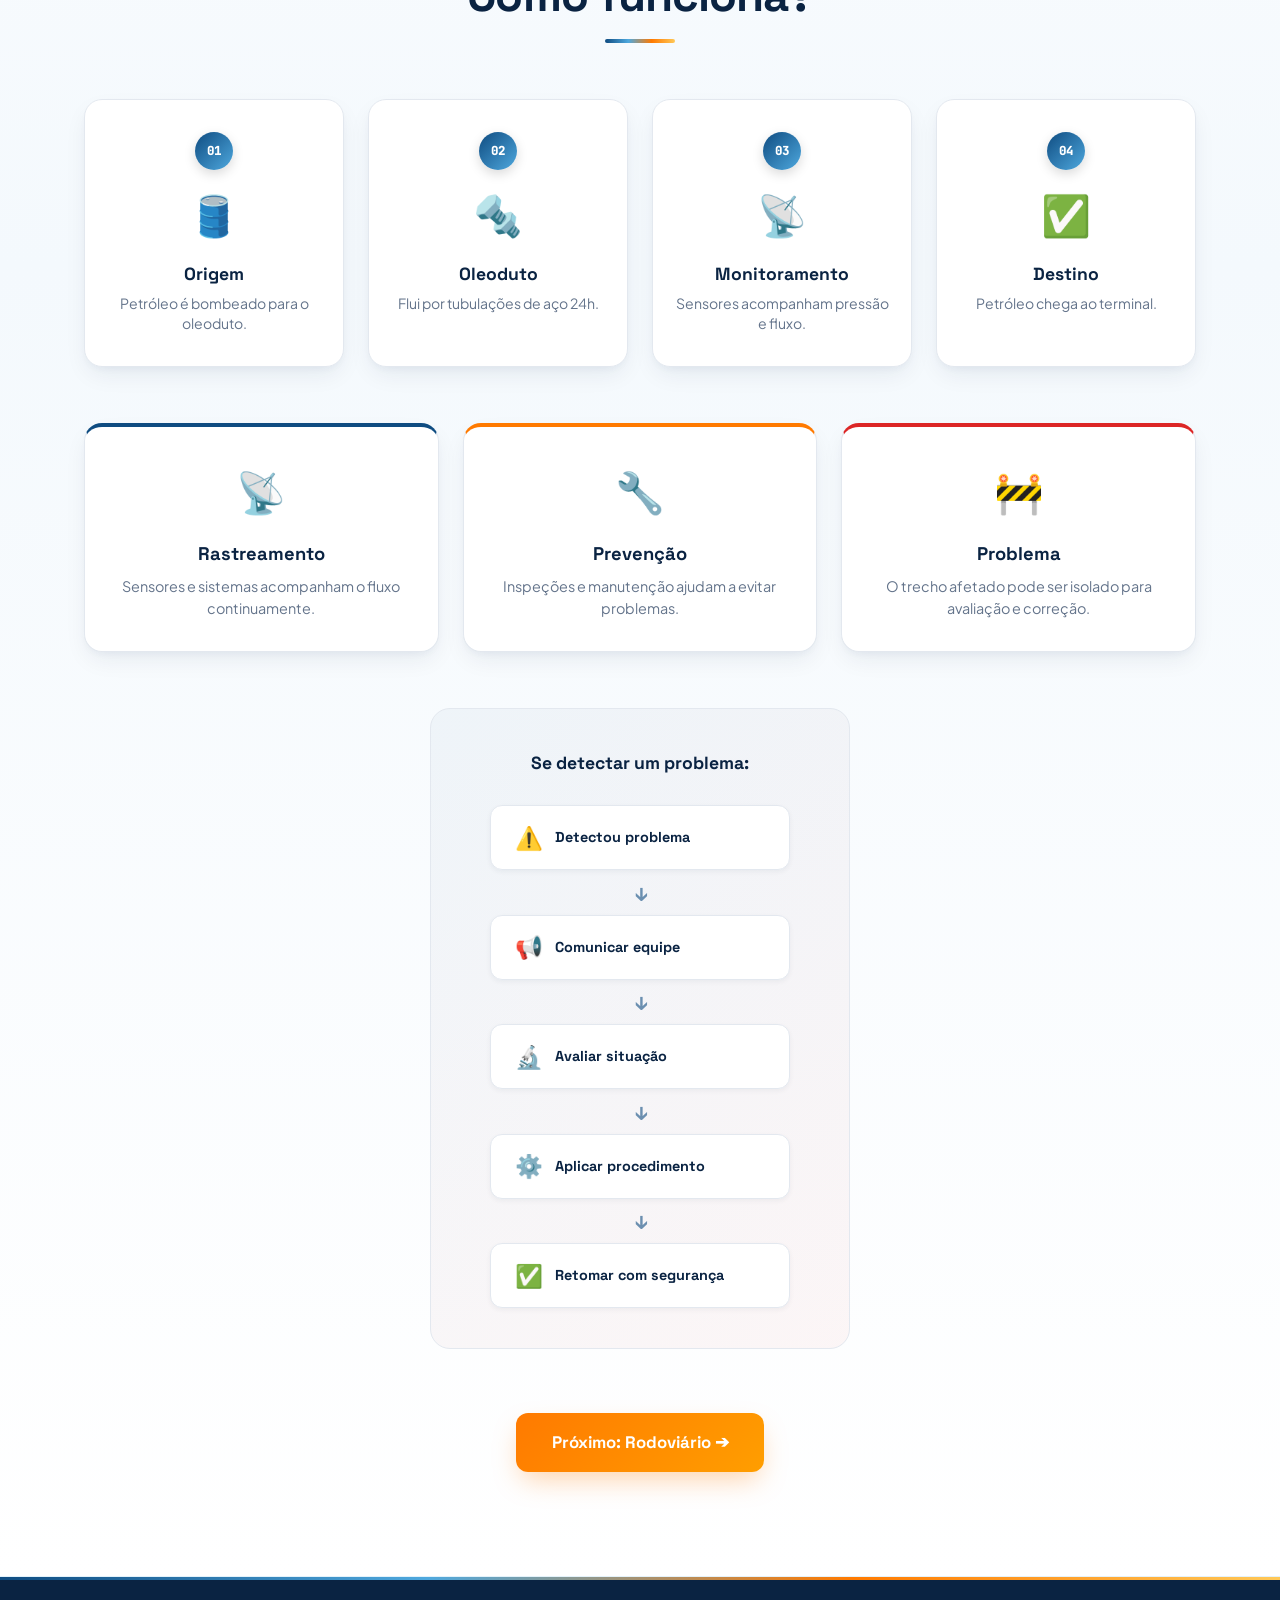
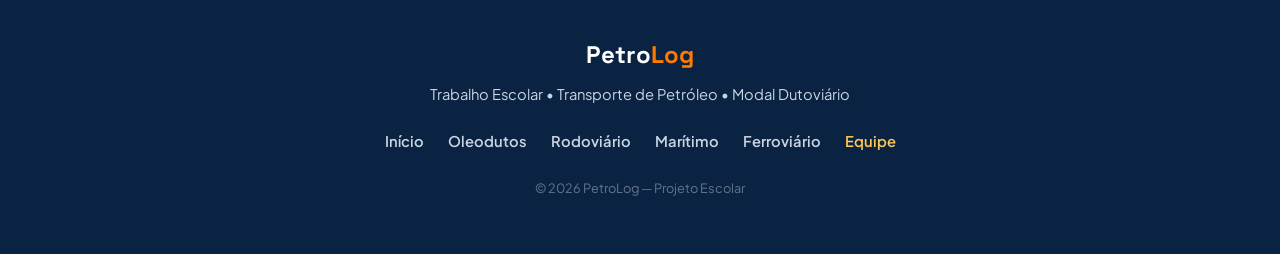
==== commit f50d2ea2: "adição de imagens" ====
--- a/dutoviario.html
+++ b/dutoviario.html
@@ -109,8 +109,25 @@
           </div>
         </div>
 
+        <!-- Fotografia Real: Oleodutos -->
+        <div class="real-photo-showcase">
+          <div class="real-photo-card">
+            <div class="real-photo-card-header">
+              <span class="photo-badge" style="background: rgba(15, 76, 129, 0.12); color: var(--petro-blue);">📷 FOTOGRAFIA REAL • MODAL DUTOVIÁRIO</span>
+              <span class="real-photo-card-title">Oleodutos Industriais com Válvulas e Refinaria</span>
+            </div>
+            <div class="real-photo-img-wrap">
+              <img src="images/premium_photo-1764702443396-25036a2afc4e.avif" alt="Tubulações reais de oleoduto com válvulas direcionadas à refinaria" class="real-photo-img">
+            </div>
+            <div class="real-photo-footer">
+              <span><strong>Operação Contínua:</strong> Dutos de aço de alta pressão para transporte 24 horas.</span>
+              <span style="color: var(--petro-blue); font-weight: 600;">Válvulas de Bloqueio e Segurança</span>
+            </div>
+          </div>
+        </div>
+
         <!-- ========== COMO FUNCIONA? — 4 ETAPAS ========== -->
-        <div class="section-header" style="margin-top: 4rem;">
+        <div class="section-header" style="margin-top: 3.5rem;">
           <h2 class="section-title">Como funciona?</h2>
           <div class="gradient-bar"></div>
         </div>
--- a/style.css
+++ b/style.css
@@ -1679,4 +1679,224 @@
   --navy-deep: #001D3D;
   --teal-petro: #0A9396;
   --orange-accent: #FF6B00;
-}+}
+
+/* ==========================================================================
+   FOTOGRAFIAS REAIS — INTEGRAÇÃO PROFISSIONAL & RESPONSIVA
+   ========================================================================== */
+
+/* Home Hero Image Showcase */
+.hero-image-showcase {
+  max-width: 980px;
+  margin: 2.2rem auto 2.5rem;
+  border-radius: 20px;
+  overflow: hidden;
+  box-shadow: 0 20px 45px -10px rgba(10, 35, 66, 0.22), 0 0 0 1px rgba(15, 76, 129, 0.15);
+  background: #FFFFFF;
+  position: relative;
+  transition: transform var(--transition), box-shadow var(--transition);
+}
+
+.hero-image-showcase:hover {
+  transform: translateY(-4px);
+  box-shadow: 0 28px 55px -10px rgba(10, 35, 66, 0.28), 0 0 0 2px rgba(255, 122, 0, 0.4);
+}
+
+.real-photo-hero {
+  width: 100%;
+  height: 400px;
+  display: block;
+  object-fit: cover;
+  object-position: center;
+}
+
+@media (max-width: 768px) {
+  .real-photo-hero {
+    height: 240px;
+  }
+}
+
+.photo-caption-bar {
+  display: flex;
+  align-items: center;
+  justify-content: space-between;
+  flex-wrap: wrap;
+  gap: 0.5rem;
+  padding: 0.9rem 1.5rem;
+  background: rgba(255, 255, 255, 0.98);
+  border-top: 1px solid rgba(15, 76, 129, 0.1);
+  font-size: 0.9rem;
+  color: var(--navy-dark);
+}
+
+.photo-badge {
+  display: inline-flex;
+  align-items: center;
+  gap: 0.4rem;
+  font-size: 0.76rem;
+  font-weight: 700;
+  letter-spacing: 0.05em;
+  text-transform: uppercase;
+  padding: 0.35rem 0.85rem;
+  border-radius: 999px;
+  background: rgba(15, 76, 129, 0.1);
+  color: var(--petro-blue);
+}
+
+.photo-badge.orange {
+  background: rgba(255, 122, 0, 0.12);
+  color: var(--orange-energy);
+}
+
+.photo-badge.sky {
+  background: rgba(78, 168, 222, 0.15);
+  color: var(--petro-blue);
+}
+
+.photo-badge.gold {
+  background: rgba(217, 119, 6, 0.12);
+  color: #B45309;
+}
+
+.photo-badge.cyan {
+  background: rgba(0, 180, 216, 0.12);
+  color: #0077B6;
+}
+
+/* Real Photo Showcase Card for Modals */
+.real-photo-showcase {
+  margin: 3rem 0;
+}
+
+.real-photo-card {
+  background: #FFFFFF;
+  border: 1px solid rgba(15, 76, 129, 0.15);
+  border-radius: 20px;
+  overflow: hidden;
+  box-shadow: 0 16px 36px -8px rgba(10, 35, 66, 0.12);
+  transition: transform var(--transition), box-shadow var(--transition);
+}
+
+.real-photo-card:hover {
+  transform: translateY(-3px);
+  box-shadow: 0 24px 48px -8px rgba(10, 35, 66, 0.18);
+}
+
+.real-photo-card-header {
+  display: flex;
+  align-items: center;
+  justify-content: space-between;
+  flex-wrap: wrap;
+  gap: 0.75rem;
+  padding: 1.1rem 1.6rem;
+  background: #FFFFFF;
+  border-bottom: 1px solid rgba(15, 76, 129, 0.08);
+}
+
+.real-photo-card-title {
+  font-family: var(--font-display);
+  font-size: 1.05rem;
+  font-weight: 700;
+  color: var(--navy-dark);
+}
+
+.real-photo-img-wrap {
+  width: 100%;
+  position: relative;
+  background: #0A192F;
+  overflow: hidden;
+}
+
+.real-photo-img {
+  width: 100%;
+  height: 440px;
+  display: block;
+  object-fit: cover;
+  object-position: center;
+}
+
+.real-photo-img.photo-truck {
+  height: 480px;
+  object-position: center 30%;
+}
+
+@media (max-width: 768px) {
+  .real-photo-img {
+    height: 260px;
+  }
+  .real-photo-img.photo-truck {
+    height: 320px;
+  }
+}
+
+.real-photo-footer {
+  padding: 1rem 1.6rem;
+  background: #F8FAFC;
+  border-top: 1px solid rgba(15, 76, 129, 0.08);
+  font-size: 0.92rem;
+  color: #4A5568;
+  display: flex;
+  align-items: center;
+  justify-content: space-between;
+  flex-wrap: wrap;
+  gap: 0.5rem;
+}
+
+/* Monitoramento Showcase Card */
+.monitoring-showcase-card {
+  background: #FFFFFF;
+  border: 1px solid rgba(0, 180, 216, 0.25);
+  border-radius: 20px;
+  overflow: hidden;
+  box-shadow: 0 18px 40px -10px rgba(0, 180, 216, 0.15);
+  margin-top: 2.2rem;
+}
+
+.monitoring-photo-wrap {
+  position: relative;
+  background: #061528;
+  overflow: hidden;
+}
+
+.real-photo-monitoring {
+  width: 100%;
+  height: 460px;
+  display: block;
+  object-fit: cover;
+  object-position: center;
+}
+
+@media (max-width: 768px) {
+  .real-photo-monitoring {
+    height: 260px;
+  }
+}
+
+.monitoring-pills-bar {
+  display: grid;
+  grid-template-columns: repeat(auto-fit, minmax(240px, 1fr));
+  gap: 1rem;
+  padding: 1.5rem 1.8rem;
+  background: #FFFFFF;
+  border-top: 1px solid rgba(0, 180, 216, 0.12);
+}
+
+.monitoring-pill-item {
+  display: flex;
+  align-items: flex-start;
+  gap: 0.75rem;
+  font-size: 0.92rem;
+  color: #334155;
+  line-height: 1.45;
+}
+
+.pill-dot {
+  width: 10px;
+  height: 10px;
+  border-radius: 50%;
+  flex-shrink: 0;
+  margin-top: 0.35rem;
+}
+.pill-dot.green { background: #10B981; box-shadow: 0 0 8px #10B981; }
+.pill-dot.cyan { background: #00B4D8; box-shadow: 0 0 8px #00B4D8; }
+.pill-dot.orange { background: #FF7A00; box-shadow: 0 0 8px #FF7A00; }
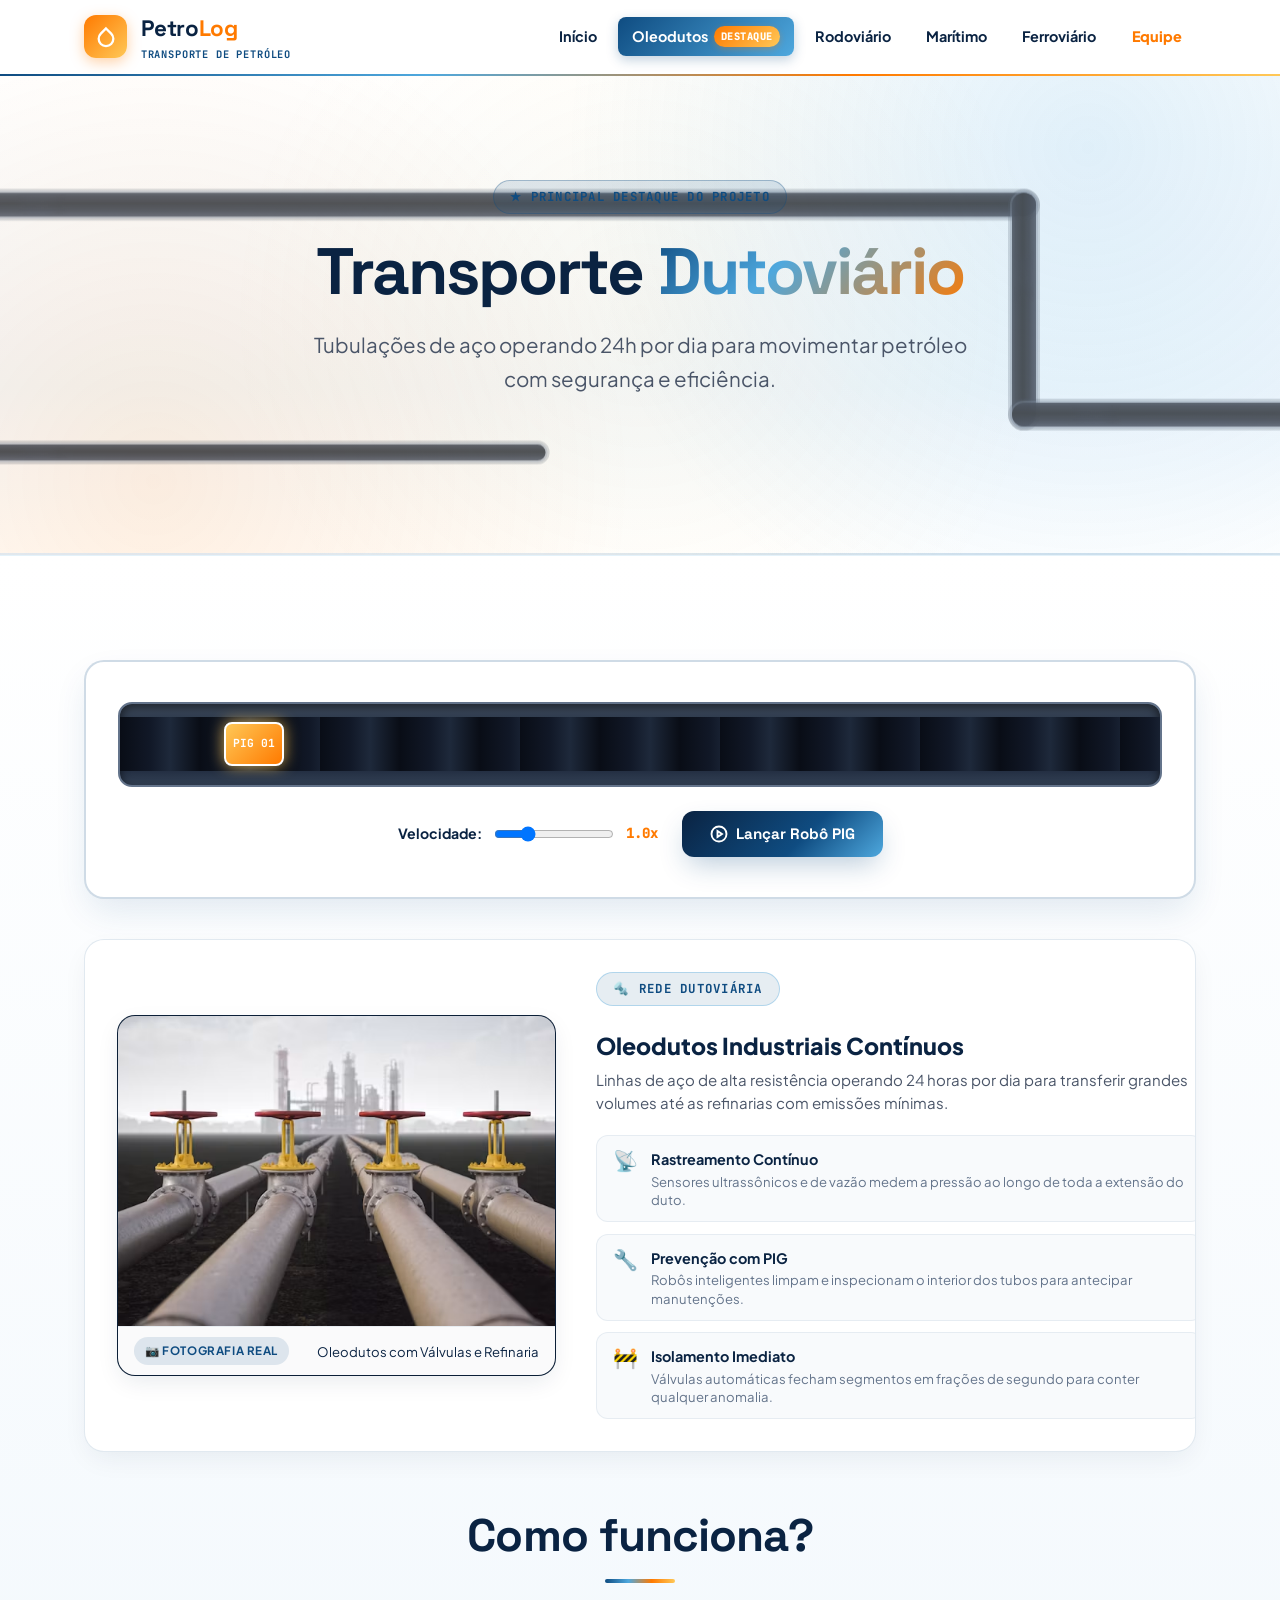
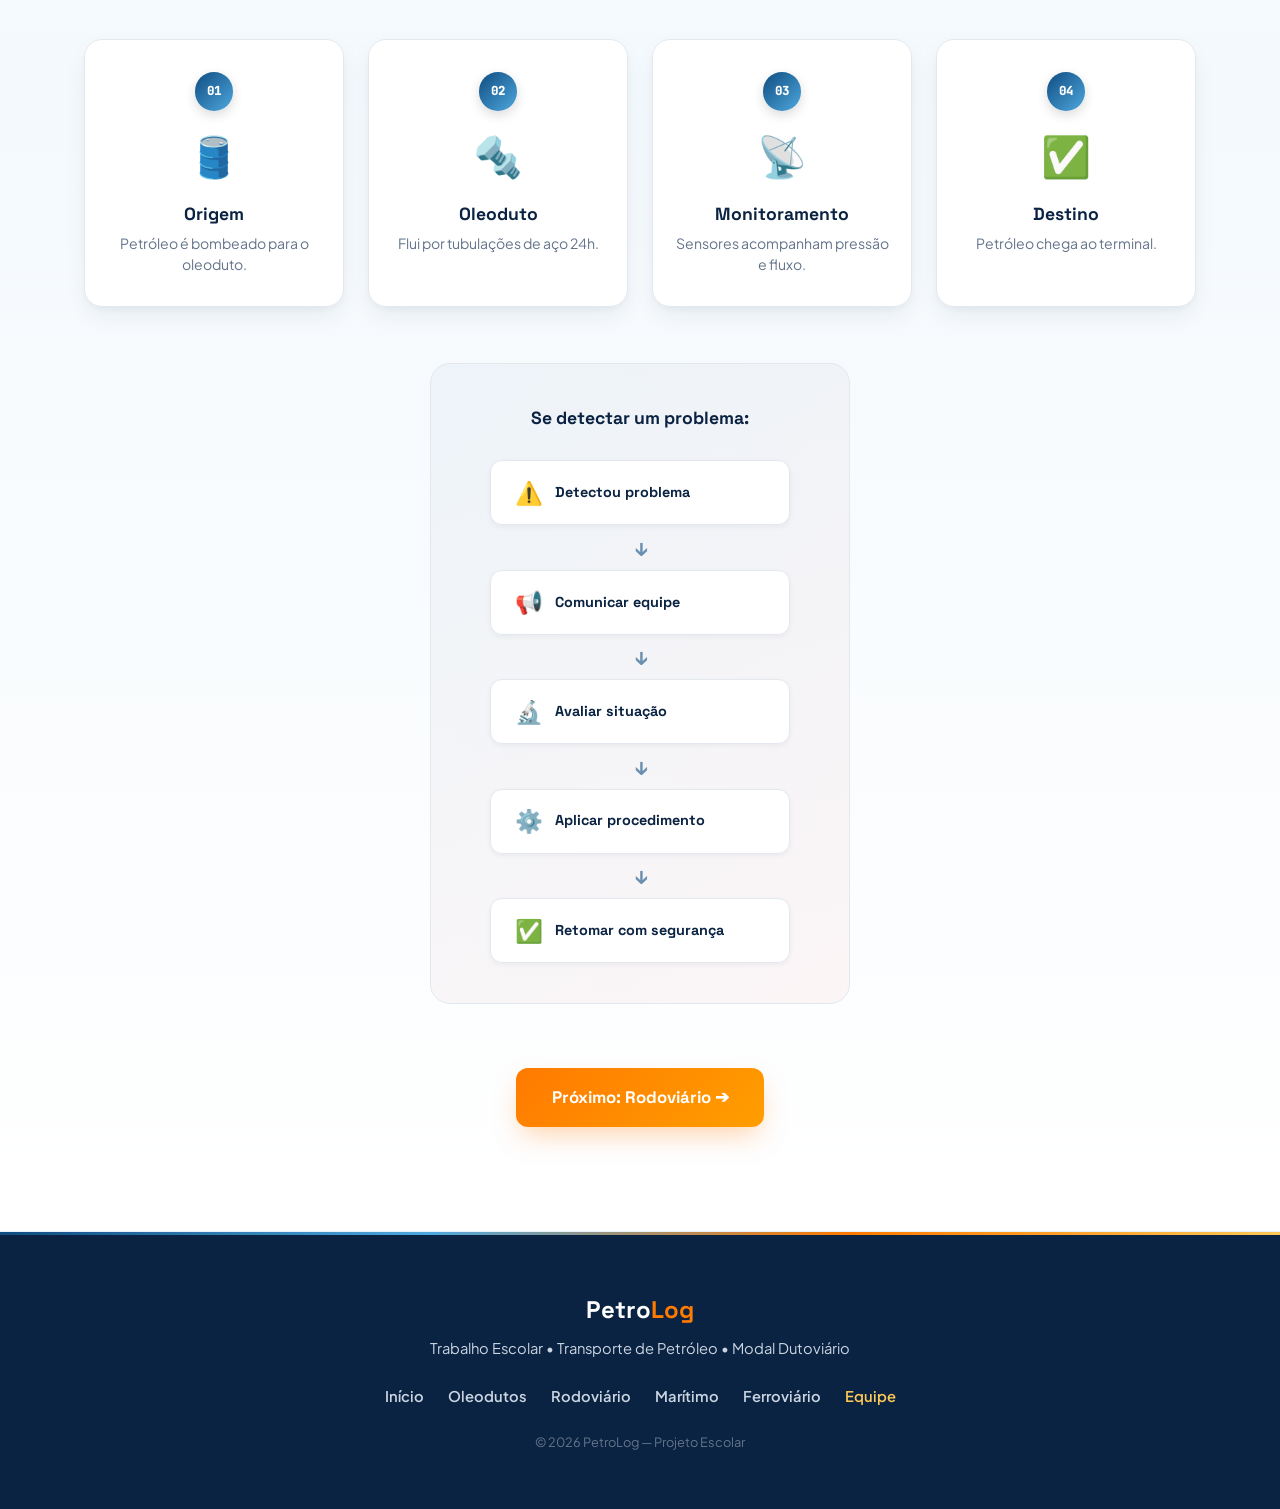
==== commit ffa284cc: "redimensão das imagens" ====
--- a/dutoviario.html
+++ b/dutoviario.html
@@ -109,19 +109,56 @@
           </div>
         </div>
 
-        <!-- Fotografia Real: Oleodutos -->
-        <div class="real-photo-showcase">
-          <div class="real-photo-card">
-            <div class="real-photo-card-header">
-              <span class="photo-badge" style="background: rgba(15, 76, 129, 0.12); color: var(--petro-blue);">📷 FOTOGRAFIA REAL • MODAL DUTOVIÁRIO</span>
-              <span class="real-photo-card-title">Oleodutos Industriais com Válvulas e Refinaria</span>
-            </div>
-            <div class="real-photo-img-wrap">
-              <img src="images/premium_photo-1764702443396-25036a2afc4e.avif" alt="Tubulações reais de oleoduto com válvulas direcionadas à refinaria" class="real-photo-img">
-            </div>
-            <div class="real-photo-footer">
-              <span><strong>Operação Contínua:</strong> Dutos de aço de alta pressão para transporte 24 horas.</span>
-              <span style="color: var(--petro-blue); font-weight: 600;">Válvulas de Bloqueio e Segurança</span>
+        <!-- Composição Equilibrada: Fotografia Real (42%) + Informações ao Lado (58%) -->
+        <div class="split-showcase">
+          <!-- Coluna Esquerda (~42%): Fotografia Real dos Oleodutos -->
+          <div class="split-media-col">
+            <div class="compact-photo-card">
+              <img src="images/premium_photo-1764702443396-25036a2afc4e.avif" alt="Tubulações reais de oleoduto com válvulas direcionadas à refinaria" class="compact-photo-img">
+              <div class="compact-photo-caption">
+                <span class="photo-badge" style="background: rgba(15, 76, 129, 0.12); color: var(--petro-blue);">📷 FOTOGRAFIA REAL</span>
+                <span>Oleodutos com Válvulas e Refinaria</span>
+              </div>
+            </div>
+          </div>
+
+          <!-- Coluna Direita (~58%): Título, Texto e Cards -->
+          <div class="split-content-col">
+            <div class="split-content-header">
+              <span class="eyebrow-tag" style="background: rgba(15, 76, 129, 0.1); color: var(--petro-blue);">
+                🔩 REDE DUTOVIÁRIA
+              </span>
+              <h2 class="split-content-title">Oleodutos Industriais Contínuos</h2>
+              <p class="split-content-desc">
+                Linhas de aço de alta resistência operando 24 horas por dia para transferir grandes volumes até as refinarias com emissões mínimas.
+              </p>
+            </div>
+
+            <!-- 3 Cards Informativos ao Lado -->
+            <div class="split-cards-grid">
+              <div class="split-mini-card">
+                <div class="split-mini-icon" style="color: var(--petro-blue);">📡</div>
+                <div class="split-mini-text">
+                  <strong>Rastreamento Contínuo</strong>
+                  <p>Sensores ultrassônicos e de vazão medem a pressão ao longo de toda a extensão do duto.</p>
+                </div>
+              </div>
+
+              <div class="split-mini-card">
+                <div class="split-mini-icon" style="color: var(--orange-energy);">🔧</div>
+                <div class="split-mini-text">
+                  <strong>Prevenção com PIG</strong>
+                  <p>Robôs inteligentes limpam e inspecionam o interior dos tubos para antecipar manutenções.</p>
+                </div>
+              </div>
+
+              <div class="split-mini-card">
+                <div class="split-mini-icon" style="color: #dc2626;">🚧</div>
+                <div class="split-mini-text">
+                  <strong>Isolamento Imediato</strong>
+                  <p>Válvulas automáticas fecham segmentos em frações de segundo para conter qualquer anomalia.</p>
+                </div>
+              </div>
             </div>
           </div>
         </div>
@@ -160,27 +197,6 @@
             <div class="process-step-emoji">✅</div>
             <h3>Destino</h3>
             <p>Petróleo chega ao terminal.</p>
-          </div>
-        </div>
-
-        <!-- ========== 3 CARDS VISUAIS ========== -->
-        <div class="info-cards-visual" style="margin-top: 3.5rem;">
-          <div class="info-visual-card" style="border-top: 4px solid var(--petro-blue);">
-            <div class="info-visual-icon">📡</div>
-            <h3>Rastreamento</h3>
-            <p>Sensores e sistemas acompanham o fluxo continuamente.</p>
-          </div>
-
-          <div class="info-visual-card" style="border-top: 4px solid var(--orange-energy);">
-            <div class="info-visual-icon">🔧</div>
-            <h3>Prevenção</h3>
-            <p>Inspeções e manutenção ajudam a evitar problemas.</p>
-          </div>
-
-          <div class="info-visual-card" style="border-top: 4px solid #dc2626;">
-            <div class="info-visual-icon">🚧</div>
-            <h3>Problema</h3>
-            <p>O trecho afetado pode ser isolado para avaliação e correção.</p>
           </div>
         </div>
 
--- a/style.css
+++ b/style.css
@@ -1682,221 +1682,298 @@
 }
 
 /* ==========================================================================
-   FOTOGRAFIAS REAIS — INTEGRAÇÃO PROFISSIONAL & RESPONSIVA
-   ========================================================================== */
-
-/* Home Hero Image Showcase */
-.hero-image-showcase {
-  max-width: 980px;
-  margin: 2.2rem auto 2.5rem;
+   FOTOGRAFIAS REAIS — COMPOSIÇÃO EQUILIBRADA (40% IMAGEM / 60% CONTEÚDO)
+   ========================================================================== */
+
+/* Badges e Identificação */
+.photo-badge {
+  display: inline-flex;
+  align-items: center;
+  gap: 0.35rem;
+  font-size: 0.72rem;
+  font-weight: 700;
+  letter-spacing: 0.05em;
+  text-transform: uppercase;
+  padding: 0.28rem 0.7rem;
+  border-radius: 999px;
+  background: rgba(15, 76, 129, 0.1);
+  color: var(--petro-blue);
+}
+
+.photo-badge.orange {
+  background: rgba(255, 122, 0, 0.12);
+  color: var(--orange-energy);
+}
+
+.photo-badge.sky {
+  background: rgba(78, 168, 222, 0.15);
+  color: var(--petro-blue);
+}
+
+.photo-badge.gold {
+  background: rgba(217, 119, 6, 0.12);
+  color: #B45309;
+}
+
+.photo-badge.cyan {
+  background: rgba(0, 180, 216, 0.12);
+  color: #0077B6;
+}
+
+/* HOME Hero Layout Dividido: ~54% Texto & Modais / ~46% Imagem */
+.hero-split-container {
+  display: grid;
+  grid-template-columns: 54% 46%;
+  gap: 2.5rem;
+  align-items: center;
+  padding: 1.5rem 0 3rem;
+}
+
+@media (max-width: 960px) {
+  .hero-split-container {
+    grid-template-columns: 1fr;
+    gap: 2rem;
+    padding: 1rem 0 2rem;
+  }
+}
+
+.hero-media-wrap {
+  width: 100%;
+}
+
+.hero-compact-card {
   border-radius: 20px;
   overflow: hidden;
-  box-shadow: 0 20px 45px -10px rgba(10, 35, 66, 0.22), 0 0 0 1px rgba(15, 76, 129, 0.15);
-  background: #FFFFFF;
-  position: relative;
+  background: #0B192C;
+  border: 1px solid rgba(15, 76, 129, 0.15);
+  box-shadow: 0 14px 32px -6px rgba(10, 35, 66, 0.15);
   transition: transform var(--transition), box-shadow var(--transition);
 }
 
-.hero-image-showcase:hover {
-  transform: translateY(-4px);
-  box-shadow: 0 28px 55px -10px rgba(10, 35, 66, 0.28), 0 0 0 2px rgba(255, 122, 0, 0.4);
-}
-
-.real-photo-hero {
+.hero-compact-card:hover {
+  transform: translateY(-2px);
+  box-shadow: 0 20px 38px -6px rgba(10, 35, 66, 0.2);
+}
+
+.hero-compact-img {
   width: 100%;
-  height: 400px;
+  height: 350px;
   display: block;
   object-fit: cover;
   object-position: center;
 }
 
 @media (max-width: 768px) {
-  .real-photo-hero {
-    height: 240px;
-  }
-}
-
-.photo-caption-bar {
+  .hero-compact-img {
+    height: 220px;
+  }
+}
+
+.hero-compact-caption {
   display: flex;
   align-items: center;
   justify-content: space-between;
   flex-wrap: wrap;
   gap: 0.5rem;
-  padding: 0.9rem 1.5rem;
+  padding: 0.75rem 1.2rem;
   background: rgba(255, 255, 255, 0.98);
-  border-top: 1px solid rgba(15, 76, 129, 0.1);
-  font-size: 0.9rem;
-  color: var(--navy-dark);
-}
-
-.photo-badge {
-  display: inline-flex;
-  align-items: center;
-  gap: 0.4rem;
-  font-size: 0.76rem;
-  font-weight: 700;
-  letter-spacing: 0.05em;
-  text-transform: uppercase;
-  padding: 0.35rem 0.85rem;
-  border-radius: 999px;
-  background: rgba(15, 76, 129, 0.1);
-  color: var(--petro-blue);
-}
-
-.photo-badge.orange {
-  background: rgba(255, 122, 0, 0.12);
-  color: var(--orange-energy);
-}
-
-.photo-badge.sky {
-  background: rgba(78, 168, 222, 0.15);
-  color: var(--petro-blue);
-}
-
-.photo-badge.gold {
-  background: rgba(217, 119, 6, 0.12);
-  color: #B45309;
-}
-
-.photo-badge.cyan {
-  background: rgba(0, 180, 216, 0.12);
-  color: #0077B6;
-}
-
-/* Real Photo Showcase Card for Modals */
-.real-photo-showcase {
-  margin: 3rem 0;
-}
-
-.real-photo-card {
+  border-top: 1px solid rgba(15, 76, 129, 0.08);
+  font-size: 0.85rem;
+  color: var(--navy-dark);
+}
+
+/* Vitrine de Modais da Home Compacta em Grid 2x2 */
+.hero-modals-grid {
+  display: grid;
+  grid-template-columns: repeat(2, 1fr);
+  gap: 0.85rem;
+  margin-top: 1.5rem;
+}
+
+@media (max-width: 540px) {
+  .hero-modals-grid {
+    grid-template-columns: 1fr;
+  }
+}
+
+/* ==========================================================================
+   COMPOSIÇÃO EQUILIBRADA (42% IMAGEM / 58% CONTEÚDO) PARA TODAS AS SEÇÕES
+   ========================================================================== */
+.split-showcase {
+  display: grid;
+  grid-template-columns: 42% 58%;
+  gap: 2.5rem;
+  align-items: center;
   background: #FFFFFF;
-  border: 1px solid rgba(15, 76, 129, 0.15);
+  border: 1px solid rgba(15, 76, 129, 0.12);
   border-radius: 20px;
+  padding: 2rem;
+  box-shadow: 0 10px 28px -6px rgba(10, 35, 66, 0.08);
+  margin: 2.5rem 0 3.5rem;
+  position: relative;
   overflow: hidden;
-  box-shadow: 0 16px 36px -8px rgba(10, 35, 66, 0.12);
+}
+
+@media (max-width: 960px) {
+  .split-showcase {
+    grid-template-columns: 1fr;
+    gap: 1.8rem;
+    padding: 1.5rem;
+  }
+}
+
+/* Coluna da Imagem */
+.split-media-col {
+  width: 100%;
+}
+
+.compact-photo-card {
+  border-radius: 18px;
+  overflow: hidden;
+  background: #0B192C;
+  border: 1px solid rgba(15, 76, 129, 0.12);
+  box-shadow: 0 8px 24px -4px rgba(10, 35, 66, 0.1);
+  position: relative;
   transition: transform var(--transition), box-shadow var(--transition);
 }
 
-.real-photo-card:hover {
-  transform: translateY(-3px);
-  box-shadow: 0 24px 48px -8px rgba(10, 35, 66, 0.18);
-}
-
-.real-photo-card-header {
-  display: flex;
-  align-items: center;
-  justify-content: space-between;
-  flex-wrap: wrap;
-  gap: 0.75rem;
-  padding: 1.1rem 1.6rem;
-  background: #FFFFFF;
-  border-bottom: 1px solid rgba(15, 76, 129, 0.08);
-}
-
-.real-photo-card-title {
-  font-family: var(--font-display);
-  font-size: 1.05rem;
-  font-weight: 700;
-  color: var(--navy-dark);
-}
-
-.real-photo-img-wrap {
+.compact-photo-card:hover {
+  transform: translateY(-2px);
+  box-shadow: 0 14px 30px -4px rgba(10, 35, 66, 0.16);
+}
+
+.compact-photo-img {
   width: 100%;
-  position: relative;
-  background: #0A192F;
-  overflow: hidden;
-}
-
-.real-photo-img {
-  width: 100%;
-  height: 440px;
+  height: 310px;
   display: block;
   object-fit: cover;
   object-position: center;
 }
 
-.real-photo-img.photo-truck {
-  height: 480px;
+.compact-photo-img.photo-truck {
   object-position: center 30%;
 }
 
 @media (max-width: 768px) {
-  .real-photo-img {
-    height: 260px;
-  }
-  .real-photo-img.photo-truck {
-    height: 320px;
-  }
-}
-
-.real-photo-footer {
-  padding: 1rem 1.6rem;
-  background: #F8FAFC;
-  border-top: 1px solid rgba(15, 76, 129, 0.08);
-  font-size: 0.92rem;
-  color: #4A5568;
+  .compact-photo-img {
+    height: 220px;
+  }
+}
+
+.compact-photo-caption {
   display: flex;
   align-items: center;
   justify-content: space-between;
   flex-wrap: wrap;
-  gap: 0.5rem;
-}
-
-/* Monitoramento Showcase Card */
-.monitoring-showcase-card {
-  background: #FFFFFF;
-  border: 1px solid rgba(0, 180, 216, 0.25);
-  border-radius: 20px;
-  overflow: hidden;
-  box-shadow: 0 18px 40px -10px rgba(0, 180, 216, 0.15);
-  margin-top: 2.2rem;
-}
-
-.monitoring-photo-wrap {
-  position: relative;
-  background: #061528;
-  overflow: hidden;
-}
-
-.real-photo-monitoring {
-  width: 100%;
-  height: 460px;
+  gap: 0.4rem;
+  padding: 0.65rem 1rem;
+  background: rgba(255, 255, 255, 0.98);
+  border-top: 1px solid rgba(15, 76, 129, 0.08);
+  font-size: 0.82rem;
+  color: var(--navy-dark);
+}
+
+/* Coluna de Conteúdo e Cards */
+.split-content-col {
+  display: flex;
+  flex-direction: column;
+  gap: 1.1rem;
+}
+
+.split-content-header {
+  margin-bottom: 0.2rem;
+}
+
+.split-content-title {
+  font-family: var(--font-display);
+  font-size: 1.45rem;
+  font-weight: 800;
+  color: var(--navy-dark);
+  line-height: 1.25;
+  margin: 0.35rem 0 0.45rem;
+}
+
+.split-content-desc {
+  font-size: 0.94rem;
+  color: #4A5568;
+  line-height: 1.55;
+  margin: 0;
+}
+
+/* Grid de Cards Mini ao Lado */
+.split-cards-grid {
+  display: grid;
+  grid-template-columns: 1fr;
+  gap: 0.7rem;
+}
+
+.split-mini-card {
+  display: flex;
+  align-items: flex-start;
+  gap: 0.85rem;
+  background: #F8FAFC;
+  border: 1px solid rgba(15, 76, 129, 0.08);
+  border-radius: 12px;
+  padding: 0.75rem 0.95rem;
+  transition: transform var(--transition), background var(--transition);
+}
+
+.split-mini-card:hover {
+  background: #F1F5F9;
+  transform: translateX(3px);
+}
+
+.split-mini-icon {
+  font-size: 1.25rem;
+  line-height: 1;
+  flex-shrink: 0;
+  margin-top: 0.15rem;
+}
+
+.split-mini-text strong {
   display: block;
-  object-fit: cover;
-  object-position: center;
-}
-
-@media (max-width: 768px) {
-  .real-photo-monitoring {
-    height: 260px;
-  }
-}
-
-.monitoring-pills-bar {
-  display: grid;
-  grid-template-columns: repeat(auto-fit, minmax(240px, 1fr));
-  gap: 1rem;
-  padding: 1.5rem 1.8rem;
-  background: #FFFFFF;
-  border-top: 1px solid rgba(0, 180, 216, 0.12);
-}
-
-.monitoring-pill-item {
+  font-size: 0.9rem;
+  color: var(--navy-dark);
+  font-family: var(--font-display);
+  margin-bottom: 0.1rem;
+}
+
+.split-mini-text p {
+  font-size: 0.82rem;
+  color: #64748B;
+  line-height: 1.4;
+  margin: 0;
+}
+
+/* Pílulas de Monitoramento para o Layout Split */
+.monitoring-split-pills {
+  display: flex;
+  flex-direction: column;
+  gap: 0.75rem;
+  margin-top: 0.35rem;
+}
+
+.monitoring-split-pill {
   display: flex;
   align-items: flex-start;
   gap: 0.75rem;
-  font-size: 0.92rem;
-  color: #334155;
-  line-height: 1.45;
-}
-
-.pill-dot {
-  width: 10px;
-  height: 10px;
-  border-radius: 50%;
-  flex-shrink: 0;
-  margin-top: 0.35rem;
-}
-.pill-dot.green { background: #10B981; box-shadow: 0 0 8px #10B981; }
-.pill-dot.cyan { background: #00B4D8; box-shadow: 0 0 8px #00B4D8; }
-.pill-dot.orange { background: #FF7A00; box-shadow: 0 0 8px #FF7A00; }+  padding: 0.8rem 1rem;
+  border-radius: 12px;
+  background: #F8FAFC;
+  border: 1px solid rgba(0, 180, 216, 0.15);
+}
+
+.monitoring-split-pill strong {
+  display: block;
+  font-size: 0.9rem;
+  color: var(--navy-dark);
+  font-family: var(--font-display);
+  margin-bottom: 0.1rem;
+}
+
+.monitoring-split-pill p {
+  font-size: 0.82rem;
+  color: #64748B;
+  line-height: 1.4;
+  margin: 0;
+}
